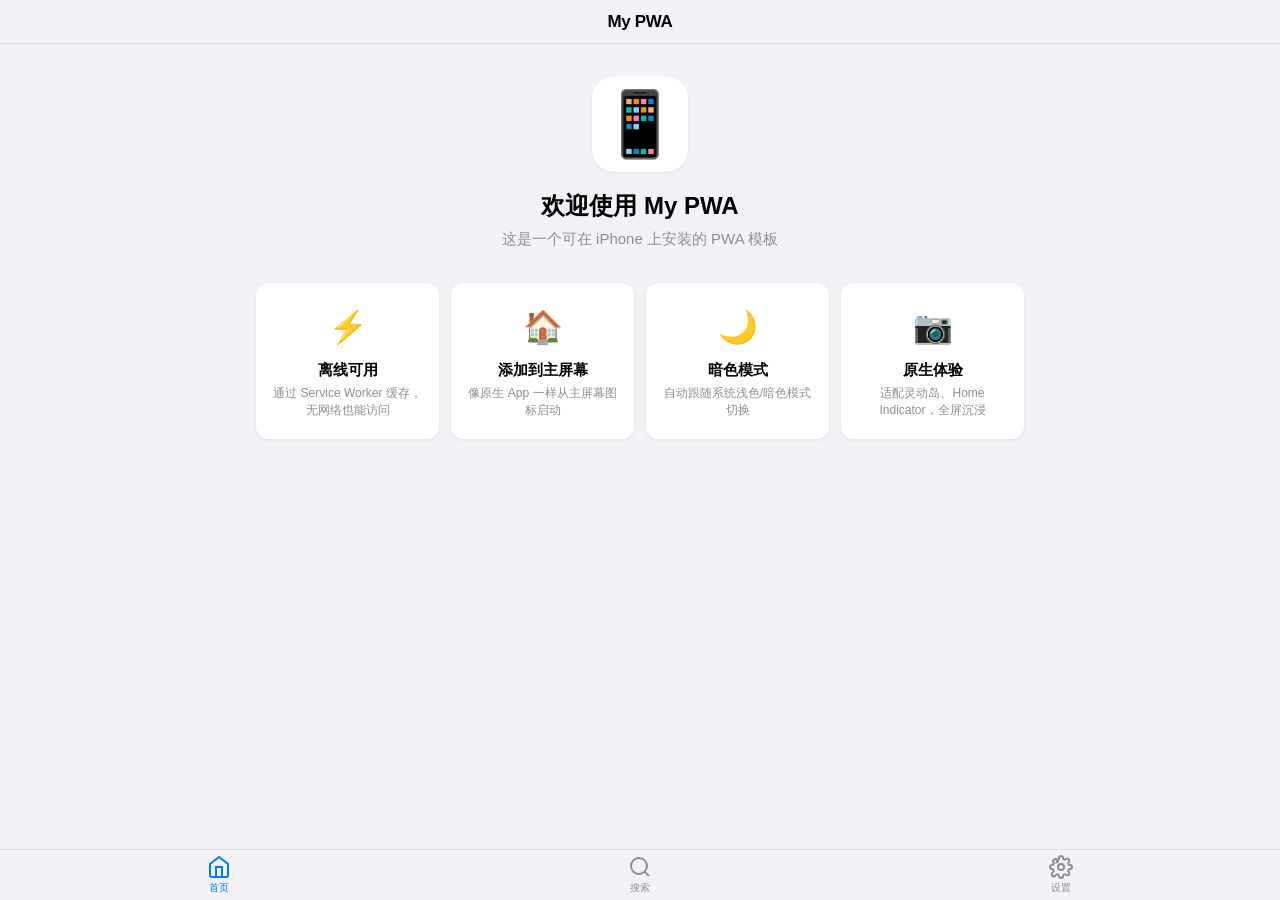
==== index.html @ c252d61a "初始化提交: PWA 应用模板" ====
<!DOCTYPE html>
<html lang="zh-CN">
<head>
  <meta charset="UTF-8">

  <!-- ===== Viewport (viewport-fit=cover 是 iPhone 安全区适配的关键) ===== -->
  <meta name="viewport" content="width=device-width, initial-scale=1.0, viewport-fit=cover">

  <!-- ===== 主题颜色（分别适配浅色/暗色模式） ===== -->
  <meta name="theme-color" media="(prefers-color-scheme: light)" content="#f2f2f7">
  <meta name="theme-color" media="(prefers-color-scheme: dark)" content="#000000">

  <!-- ===== iOS 专用 Meta 标签 ===== -->
  <meta name="apple-mobile-web-app-capable" content="yes">
  <meta name="apple-mobile-web-app-status-bar-style" content="black-translucent">
  <meta name="apple-mobile-web-app-title" content="My PWA">

  <!-- 禁止 iOS 自动识别电话号码 -->
  <meta name="format-detection" content="telephone=no">

  <!-- ===== Apple Touch Icon（iOS 主屏幕图标，iOS 不读 manifest.json） ===== -->
  <link rel="apple-touch-icon" sizes="180x180" href="icons/icon-180x180.png">
  <link rel="apple-touch-icon" sizes="167x167" href="icons/icon-167x167.png">
  <link rel="apple-touch-icon" sizes="152x152" href="icons/icon-152x152.png">
  <link rel="apple-touch-icon" sizes="120x120" href="icons/icon-120x120.png">

  <!-- ===== iOS 启动画面（按设备匹配，必须使用真实 PNG，不能用 data: URL） ===== -->
  <!-- iPhone 15 Pro Max / 14 Pro Max -->
  <link rel="apple-touch-startup-image"
        media="(device-width: 430px) and (device-height: 932px) and (-webkit-device-pixel-ratio: 3) and (orientation: portrait)"
        href="splash/iPhone_14_Pro_Max_portrait.png">
  <link rel="apple-touch-startup-image"
        media="(device-width: 430px) and (device-height: 932px) and (-webkit-device-pixel-ratio: 3) and (orientation: landscape)"
        href="splash/iPhone_14_Pro_Max_landscape.png">

  <!-- iPhone 15 Pro / 14 Pro -->
  <link rel="apple-touch-startup-image"
        media="(device-width: 393px) and (device-height: 852px) and (-webkit-device-pixel-ratio: 3) and (orientation: portrait)"
        href="splash/iPhone_14_Pro_portrait.png">
  <link rel="apple-touch-startup-image"
        media="(device-width: 393px) and (device-height: 852px) and (-webkit-device-pixel-ratio: 3) and (orientation: landscape)"
        href="splash/iPhone_14_Pro_landscape.png">

  <!-- iPhone 15 / 14 -->
  <link rel="apple-touch-startup-image"
        media="(device-width: 390px) and (device-height: 844px) and (-webkit-device-pixel-ratio: 3) and (orientation: portrait)"
        href="splash/iPhone_14_portrait.png">
  <link rel="apple-touch-startup-image"
        media="(device-width: 390px) and (device-height: 844px) and (-webkit-device-pixel-ratio: 3) and (orientation: landscape)"
        href="splash/iPhone_14_landscape.png">

  <!-- iPhone 15 Plus / 14 Plus -->
  <link rel="apple-touch-startup-image"
        media="(device-width: 428px) and (device-height: 926px) and (-webkit-device-pixel-ratio: 3) and (orientation: portrait)"
        href="splash/iPhone_14_Plus_portrait.png">
  <link rel="apple-touch-startup-image"
        media="(device-width: 428px) and (device-height: 926px) and (-webkit-device-pixel-ratio: 3) and (orientation: landscape)"
        href="splash/iPhone_14_Plus_landscape.png">

  <!-- iPhone SE / 8 / 7 / 6 -->
  <link rel="apple-touch-startup-image"
        media="(device-width: 375px) and (device-height: 667px) and (-webkit-device-pixel-ratio: 2) and (orientation: portrait)"
        href="splash/iPhone_SE_portrait.png">
  <link rel="apple-touch-startup-image"
        media="(device-width: 375px) and (device-height: 667px) and (-webkit-device-pixel-ratio: 2) and (orientation: landscape)"
        href="splash/iPhone_SE_landscape.png">

  <!-- iPhone 13 / 12 / 12 Pro -->
  <link rel="apple-touch-startup-image"
        media="(device-width: 390px) and (device-height: 844px) and (-webkit-device-pixel-ratio: 3) and (orientation: portrait)"
        href="splash/iPhone_13_portrait.png">
  <link rel="apple-touch-startup-image"
        media="(device-width: 390px) and (device-height: 844px) and (-webkit-device-pixel-ratio: 3) and (orientation: landscape)"
        href="splash/iPhone_13_landscape.png">

  <!-- iPhone 12 mini / 13 mini -->
  <link rel="apple-touch-startup-image"
        media="(device-width: 375px) and (device-height: 812px) and (-webkit-device-pixel-ratio: 3) and (orientation: portrait)"
        href="splash/iPhone_12_mini_portrait.png">
  <link rel="apple-touch-startup-image"
        media="(device-width: 375px) and (device-height: 812px) and (-webkit-device-pixel-ratio: 3) and (orientation: landscape)"
        href="splash/iPhone_12_mini_landscape.png">

  <!-- iPad 10.9" / iPad Air -->
  <link rel="apple-touch-startup-image"
        media="(device-width: 820px) and (device-height: 1180px) and (-webkit-device-pixel-ratio: 2) and (orientation: portrait)"
        href="splash/iPad_10_9_portrait.png">
  <link rel="apple-touch-startup-image"
        media="(device-width: 820px) and (device-height: 1180px) and (-webkit-device-pixel-ratio: 2) and (orientation: landscape)"
        href="splash/iPad_10_9_landscape.png">

  <!-- iPad Pro 12.9" -->
  <link rel="apple-touch-startup-image"
        media="(device-width: 1024px) and (device-height: 1366px) and (-webkit-device-pixel-ratio: 2) and (orientation: portrait)"
        href="splash/iPad_Pro_12_9_portrait.png">
  <link rel="apple-touch-startup-image"
        media="(device-width: 1024px) and (device-height: 1366px) and (-webkit-device-pixel-ratio: 2) and (orientation: landscape)"
        href="splash/iPad_Pro_12_9_landscape.png">

  <!-- ===== Web App Manifest ===== -->
  <link rel="manifest" href="manifest.json">

  <!-- ===== Favicon 回退 ===== -->
  <link rel="icon" type="image/x-icon" href="favicon.ico">
  <link rel="icon" type="image/png" sizes="192x192" href="icons/icon-192x192.png">
  <link rel="icon" type="image/png" sizes="512x512" href="icons/icon-512x512.png">

  <!-- ===== 样式表 ===== -->
  <link rel="stylesheet" href="css/style.css">

  <title>My PWA</title>
</head>
<body>

  <!-- 安全区顶部占位（iPhone 灵动岛/刘海区域） -->
  <div class="safe-area-top"></div>

  <!-- 应用头部：毛玻璃效果导航栏 -->
  <header class="app-header">
    <h1 class="app-title">My PWA</h1>
  </header>

  <!-- 主内容区 -->
  <main class="app-content">
    <!-- 离线提示横幅 -->
    <div id="offline-banner" class="offline-banner hidden">
      &#9888; 您当前处于离线状态
    </div>

    <!-- 安装提示（iOS 用户引导） -->
    <div id="install-hint" class="install-hint hidden">
      <div class="install-hint-content">
        <p><strong>添加到主屏幕</strong></p>
        <p>点击底部 <svg width="16" height="16" viewBox="0 0 24 24" fill="none" stroke="currentColor" stroke-width="2" style="vertical-align: middle;"><rect x="3" y="3" width="18" height="18" rx="4"/><line x1="9" y1="12" x2="9" y2="20"/><line x1="9" y1="12" x2="20" y2="2"/></svg> 分享按钮，然后选择「添加到主屏幕」</p>
        <button id="dismiss-hint" class="btn btn-primary">知道了</button>
      </div>
    </div>

    <!-- 更新提示横幅 -->
    <div id="update-banner" class="update-banner hidden">
      <span>新版本可用</span>
      <button id="update-now" class="btn btn-small">更新</button>
    </div>

    <!-- 应用主内容 -->
    <div id="app-root">
      <section class="hero">
        <div class="app-icon-large">&#128241;</div>
        <h2>欢迎使用 My PWA</h2>
        <p class="subtitle">这是一个可在 iPhone 上安装的 PWA 模板</p>
      </section>

      <section class="features">
        <div class="card">
          <div class="card-icon">&#9889;</div>
          <h3>离线可用</h3>
          <p>通过 Service Worker 缓存，无网络也能访问</p>
        </div>
        <div class="card">
          <div class="card-icon">&#127968;</div>
          <h3>添加到主屏幕</h3>
          <p>像原生 App 一样从主屏幕图标启动</p>
        </div>
        <div class="card">
          <div class="card-icon">&#127769;</div>
          <h3>暗色模式</h3>
          <p>自动跟随系统浅色/暗色模式切换</p>
        </div>
        <div class="card">
          <div class="card-icon">&#128247;</div>
          <h3>原生体验</h3>
          <p>适配灵动岛、Home Indicator，全屏沉浸</p>
        </div>
      </section>

      <!-- 安装按钮（Chromium 浏览器） -->
      <div class="install-actions">
        <button id="install-button" class="btn btn-primary install-btn hidden">
          安装应用
        </button>
      </div>
    </div>
  </main>

  <!-- 底部导航栏（避开 Home Indicator） -->
  <footer class="app-footer">
    <nav class="tab-bar">
      <button class="tab active" data-tab="home">
        <svg class="tab-icon" width="24" height="24" viewBox="0 0 24 24" fill="none" stroke="currentColor" stroke-width="2"><path d="M3 9l9-7 9 7v11a2 2 0 01-2 2H5a2 2 0 01-2-2z"/><polyline points="9 22 9 12 15 12 15 22"/></svg>
        <span class="tab-label">首页</span>
      </button>
      <button class="tab" data-tab="search">
        <svg class="tab-icon" width="24" height="24" viewBox="0 0 24 24" fill="none" stroke="currentColor" stroke-width="2"><circle cx="11" cy="11" r="8"/><line x1="21" y1="21" x2="16.65" y2="16.65"/></svg>
        <span class="tab-label">搜索</span>
      </button>
      <button class="tab" data-tab="settings">
        <svg class="tab-icon" width="24" height="24" viewBox="0 0 24 24" fill="none" stroke="currentColor" stroke-width="2"><circle cx="12" cy="12" r="3"/><path d="M19.4 15a1.65 1.65 0 00.33 1.82l.06.06a2 2 0 010 2.83 2 2 0 01-2.83 0l-.06-.06a1.65 1.65 0 00-1.82-.33 1.65 1.65 0 00-1 1.51V21a2 2 0 01-4 0v-.09A1.65 1.65 0 009 19.4a1.65 1.65 0 00-1.82.33l-.06.06a2 2 0 01-4.24-1.41 2 2 0 011.41-1.41l.06-.06A1.65 1.65 0 004.68 15a1.65 1.65 0 00-1.51-1H3a2 2 0 010-4h.09A1.65 1.65 0 004.6 9a1.65 1.65 0 00-.33-1.82l-.06-.06a2 2 0 014.24-1.41 2 2 0 01-.65 1.41l-.06.06A1.65 1.65 0 009 4.68a1.65 1.65 0 001-1.51V3a2 2 0 014 0v.09a1.65 1.65 0 001 1.51 1.65 1.65 0 001.82-.33l.06-.06a2 2 0 012.83 0 2 2 0 010 2.83l-.06.06A1.65 1.65 0 0019.4 9a1.65 1.65 0 001.51 1H21a2 2 0 010 4h-.09a1.65 1.65 0 00-1.51 1z"/></svg>
        <span class="tab-label">设置</span>
      </button>
    </nav>
  </footer>

  <!-- ===== JavaScript ===== -->
  <script src="js/app.js"></script>
</body>
</html>
---- css/style.css ----
/* ===================================================================
 * CSS 自定义属性 — 设计令牌
 * =================================================================== */
:root {
  /* Safe Area（仅 iOS 独立模式下有值，浏览器中为 0px） */
  --safe-area-top: env(safe-area-inset-top, 0px);
  --safe-area-bottom: env(safe-area-inset-bottom, 0px);
  --safe-area-left: env(safe-area-inset-left, 0px);
  --safe-area-right: env(safe-area-inset-right, 0px);

  /* 布局尺寸 */
  --navbar-height: 44px;
  --tabbar-height: 50px;
  --header-total: calc(var(--safe-area-top) + var(--navbar-height));
  --footer-total: calc(var(--safe-area-bottom) + var(--tabbar-height));

  /* 浅色模式颜色 */
  --bg-primary: #f2f2f7;
  --bg-secondary: #ffffff;
  --bg-tertiary: #e5e5ea;
  --text-primary: #000000;
  --text-secondary: #8e8e93;
  --text-tertiary: #c7c7cc;
  --separator-color: rgba(60, 60, 67, 0.12);
  --header-bg: rgba(242, 242, 247, 0.85);
  --footer-bg: rgba(242, 242, 247, 0.85);
  --tint-color: #007aff;
  --tab-inactive: #8e8e93;
  --tab-active: #007aff;
  --card-bg: #ffffff;
  --card-shadow: 0 1px 3px rgba(0, 0, 0, 0.08);
  --danger-color: #ff3b30;
  --radius-sm: 8px;
  --radius-md: 12px;
  --radius-lg: 16px;
}

/* ===================================================================
 * 暗色模式
 * =================================================================== */
@media (prefers-color-scheme: dark) {
  :root {
    --bg-primary: #000000;
    --bg-secondary: #1c1c1e;
    --bg-tertiary: #2c2c2e;
    --text-primary: #ffffff;
    --text-secondary: #8e8e93;
    --text-tertiary: #48484a;
    --separator-color: rgba(84, 84, 88, 0.65);
    --header-bg: rgba(0, 0, 0, 0.85);
    --footer-bg: rgba(0, 0, 0, 0.85);
    --tint-color: #0a84ff;
    --tab-inactive: #8e8e93;
    --tab-active: #0a84ff;
    --card-bg: #1c1c1e;
    --card-shadow: 0 1px 3px rgba(0, 0, 0, 0.4);
    --danger-color: #ff453a;
  }
}

/* ===================================================================
 * 全局重置
 * =================================================================== */
*, *::before, *::after {
  box-sizing: border-box;
  margin: 0;
  padding: 0;
}

html {
  font-size: 16px;
  -webkit-text-size-adjust: 100%;
}

body {
  font-family: -apple-system, BlinkMacSystemFont, 'Segoe UI', Roboto,
               'Helvetica Neue', Arial, sans-serif;
  font-size: 16px;
  line-height: 1.5;
  color: var(--text-primary);
  background-color: var(--bg-primary);
  min-height: 100vh;
  min-height: 100dvh;  /* 动态视口高度，解决 iOS 独立模式 100vh 滚动 bug */
  display: flex;
  flex-direction: column;
  -webkit-font-smoothing: antialiased;
  -moz-osx-font-smoothing: grayscale;
  overscroll-behavior: none;       /* 阻止橡皮筋回弹干扰 */
  -webkit-tap-highlight-color: transparent;  /* 去除 iOS 点击高亮 */
  -webkit-touch-callout: none;     /* 禁止 iOS 长按弹出菜单 */
  user-select: none;               /* 模拟原生 App 不可选择文本 */
}

/* 允许输入框等内容正常选择文本 */
input, textarea, [contenteditable] {
  user-select: text;
  -webkit-user-select: text;
}

/* ===================================================================
 * 安全区顶部占位
 * =================================================================== */
.safe-area-top {
  height: var(--safe-area-top);
  background-color: var(--header-bg);
}

/* ===================================================================
 * 应用头部 — 毛玻璃导航栏
 * =================================================================== */
.app-header {
  height: var(--navbar-height);
  display: flex;
  align-items: center;
  justify-content: center;
  padding: 0 16px;
  padding-left: calc(16px + var(--safe-area-left));
  padding-right: calc(16px + var(--safe-area-right));
  background: var(--header-bg);
  backdrop-filter: blur(20px);
  -webkit-backdrop-filter: blur(20px);  /* iOS Safari 必需前缀 */
  border-bottom: 0.5px solid var(--separator-color);
}

.app-title {
  font-size: 17px;
  font-weight: 600;
  letter-spacing: -0.02em;
}

/* ===================================================================
 * 主内容区
 * =================================================================== */
.app-content {
  flex: 1;
  overflow-y: auto;
  -webkit-overflow-scrolling: touch;  /* iOS 动量滚动 */
  padding: 0 16px;
  padding-bottom: var(--footer-total);
  scroll-behavior: smooth;
}

/* ===================================================================
 * 离线横幅
 * =================================================================== */
.offline-banner {
  background: var(--danger-color);
  color: #ffffff;
  text-align: center;
  padding: 8px 16px;
  font-size: 13px;
  font-weight: 500;
  border-radius: var(--radius-sm);
  margin-bottom: 12px;
  animation: slideDown 0.3s ease-out;
}

.offline-banner.hidden {
  display: none;
}

/* ===================================================================
 * 安装提示（iOS 用户引导）
 * =================================================================== */
.install-hint {
  position: fixed;
  bottom: 100px;
  left: 16px;
  right: 16px;
  z-index: 100;
  animation: slideUp 0.4s ease-out;
}

.install-hint.hidden {
  display: none;
}

.install-hint-content {
  background: var(--card-bg);
  border-radius: var(--radius-lg);
  padding: 20px;
  box-shadow: 0 4px 24px rgba(0, 0, 0, 0.15);
  text-align: center;
}

.install-hint-content p {
  margin-bottom: 8px;
  font-size: 14px;
  color: var(--text-secondary);
}

.install-hint-content p:first-child {
  font-size: 17px;
  color: var(--text-primary);
  margin-bottom: 8px;
}

/* ===================================================================
 * 更新横幅
 * =================================================================== */
.update-banner {
  display: flex;
  align-items: center;
  justify-content: space-between;
  background: var(--tint-color);
  color: #ffffff;
  padding: 8px 16px;
  font-size: 14px;
  border-radius: var(--radius-sm);
  margin-bottom: 12px;
  animation: slideDown 0.3s ease-out;
}

.update-banner.hidden {
  display: none;
}

/* ===================================================================
 * Hero 区域
 * =================================================================== */
.hero {
  text-align: center;
  padding: 32px 0 24px;
}

.app-icon-large {
  font-size: 64px;
  width: 96px;
  height: 96px;
  display: flex;
  align-items: center;
  justify-content: center;
  margin: 0 auto 16px;
  background: var(--card-bg);
  border-radius: 22px;
  box-shadow: var(--card-shadow);
}

.hero h2 {
  font-size: 24px;
  font-weight: 700;
  margin-bottom: 4px;
}

.subtitle {
  font-size: 15px;
  color: var(--text-secondary);
}

/* ===================================================================
 * 功能卡片
 * =================================================================== */
.features {
  display: grid;
  grid-template-columns: 1fr 1fr;
  gap: 12px;
  margin-top: 8px;
}

.card {
  background: var(--card-bg);
  border-radius: var(--radius-md);
  padding: 20px 16px;
  box-shadow: var(--card-shadow);
  text-align: center;
}

.card-icon {
  font-size: 32px;
  margin-bottom: 8px;
}

.card h3 {
  font-size: 15px;
  font-weight: 600;
  margin-bottom: 4px;
}

.card p {
  font-size: 12px;
  color: var(--text-secondary);
  line-height: 1.4;
}

/* ===================================================================
 * 安装按钮区域
 * =================================================================== */
.install-actions {
  text-align: center;
  margin-top: 24px;
}

/* ===================================================================
 * 按钮
 * =================================================================== */
.btn {
  display: inline-flex;
  align-items: center;
  justify-content: center;
  min-height: 44px;  /* Apple HIG 最小触摸目标 */
  min-width: 44px;
  padding: 10px 24px;
  font-size: 17px;
  font-weight: 500;
  border: none;
  border-radius: var(--radius-md);
  cursor: pointer;
  -webkit-appearance: none;
  transition: opacity 0.15s, transform 0.15s;
}

.btn:active {
  opacity: 0.6;
  transform: scale(0.97);
}

.btn-primary {
  background: var(--tint-color);
  color: #ffffff;
}

.btn-small {
  min-height: 32px;
  padding: 4px 12px;
  font-size: 13px;
  background: rgba(255, 255, 255, 0.2);
  color: #ffffff;
  border-radius: var(--radius-sm);
}

.install-btn.hidden {
  display: none;
}

/* ===================================================================
 * 底部导航栏
 * =================================================================== */
.app-footer {
  padding-bottom: var(--safe-area-bottom);  /* 避开 Home Indicator */
  background: var(--footer-bg);
  backdrop-filter: blur(20px);
  -webkit-backdrop-filter: blur(20px);
  border-top: 0.5px solid var(--separator-color);
}

.tab-bar {
  height: var(--tabbar-height);
  display: flex;
  justify-content: space-around;
  align-items: center;
  padding: 0 8px;
}

.tab {
  flex: 1;
  display: flex;
  flex-direction: column;
  align-items: center;
  justify-content: center;
  gap: 2px;
  min-height: 44px;
  color: var(--tab-inactive);
  font-size: 10px;
  background: none;
  border: none;
  cursor: pointer;
  -webkit-appearance: none;
  transition: color 0.2s;
}

.tab.active {
  color: var(--tab-active);
}

.tab:active {
  opacity: 0.6;
}

.tab-icon {
  width: 24px;
  height: 24px;
}

.tab-label {
  font-size: 10px;
  font-weight: 500;
  letter-spacing: 0.01em;
}

/* ===================================================================
 * PWA 独立模式适配
 * =================================================================== */
@media (display-mode: standalone) {
  .install-hint {
    display: none;  /* 已安装则不显示安装引导 */
  }
}

/* 通过 JS 添加的 class，兼容 iOS（iOS 不支持 display-mode media query） */
html.is-standalone .install-hint {
  display: none;
}

/* ===================================================================
 * 动画
 * =================================================================== */
@keyframes slideDown {
  from {
    opacity: 0;
    transform: translateY(-10px);
  }
  to {
    opacity: 1;
    transform: translateY(0);
  }
}

@keyframes slideUp {
  from {
    opacity: 0;
    transform: translateY(20px);
  }
  to {
    opacity: 1;
    transform: translateY(0);
  }
}

/* ===================================================================
 * 响应式调整
 * =================================================================== */
@media (min-width: 768px) {
  .features {
    grid-template-columns: repeat(4, 1fr);
  }

  .app-content {
    max-width: 600px;
    margin: 0 auto;
  }
}

@media (min-width: 1024px) {
  .app-content {
    max-width: 800px;
  }
}
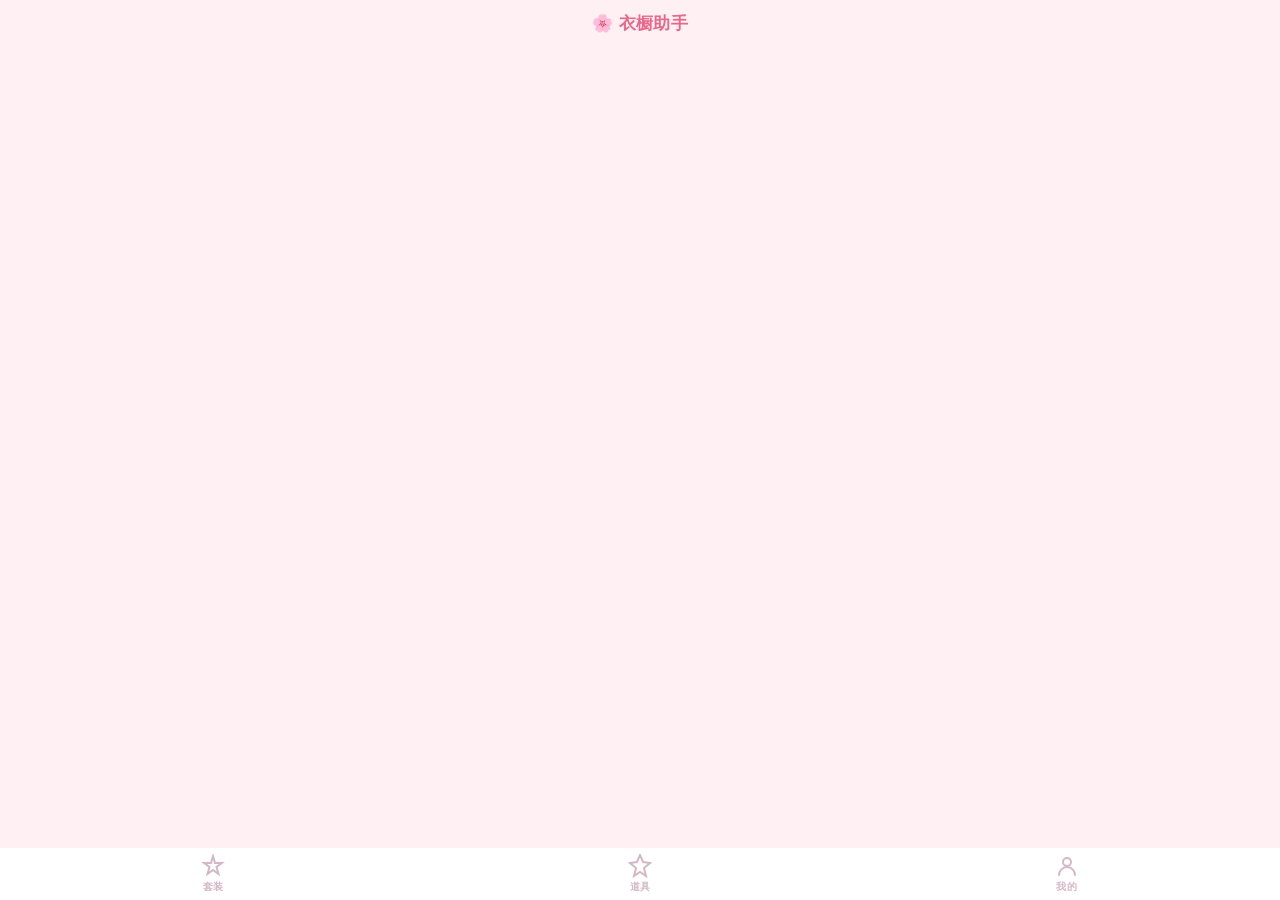
==== commit ce5877d4: "v2: 以闪亮之名衣橱助手 — 粉色主题UI重构 - 28套限时六星套装数据内置，按类型/状态双筛选 - 套装卡片：昵称+官方名称+上线时间，详情页复刻时间线 - 紫钻折线图追踪数量变化，氪背自定义列" ====
--- a/index.html
+++ b/index.html
@@ -2,205 +2,59 @@
 <html lang="zh-CN">
 <head>
   <meta charset="UTF-8">
-
-  <!-- ===== Viewport (viewport-fit=cover 是 iPhone 安全区适配的关键) ===== -->
   <meta name="viewport" content="width=device-width, initial-scale=1.0, viewport-fit=cover">
-
-  <!-- ===== 主题颜色（分别适配浅色/暗色模式） ===== -->
-  <meta name="theme-color" media="(prefers-color-scheme: light)" content="#f2f2f7">
-  <meta name="theme-color" media="(prefers-color-scheme: dark)" content="#000000">
-
-  <!-- ===== iOS 专用 Meta 标签 ===== -->
+  <meta name="theme-color" media="(prefers-color-scheme: light)" content="#FFF0F3">
+  <meta name="theme-color" media="(prefers-color-scheme: dark)" content="#1A1218">
   <meta name="apple-mobile-web-app-capable" content="yes">
   <meta name="apple-mobile-web-app-status-bar-style" content="black-translucent">
-  <meta name="apple-mobile-web-app-title" content="My PWA">
-
-  <!-- 禁止 iOS 自动识别电话号码 -->
+  <meta name="apple-mobile-web-app-title" content="衣橱助手">
   <meta name="format-detection" content="telephone=no">
 
-  <!-- ===== Apple Touch Icon（iOS 主屏幕图标，iOS 不读 manifest.json） ===== -->
   <link rel="apple-touch-icon" sizes="180x180" href="icons/icon-180x180.png">
   <link rel="apple-touch-icon" sizes="167x167" href="icons/icon-167x167.png">
   <link rel="apple-touch-icon" sizes="152x152" href="icons/icon-152x152.png">
   <link rel="apple-touch-icon" sizes="120x120" href="icons/icon-120x120.png">
 
-  <!-- ===== iOS 启动画面（按设备匹配，必须使用真实 PNG，不能用 data: URL） ===== -->
-  <!-- iPhone 15 Pro Max / 14 Pro Max -->
-  <link rel="apple-touch-startup-image"
-        media="(device-width: 430px) and (device-height: 932px) and (-webkit-device-pixel-ratio: 3) and (orientation: portrait)"
-        href="splash/iPhone_14_Pro_Max_portrait.png">
-  <link rel="apple-touch-startup-image"
-        media="(device-width: 430px) and (device-height: 932px) and (-webkit-device-pixel-ratio: 3) and (orientation: landscape)"
-        href="splash/iPhone_14_Pro_Max_landscape.png">
+  <link rel="apple-touch-startup-image" media="(device-width: 430px) and (device-height: 932px) and (-webkit-device-pixel-ratio: 3) and (orientation: portrait)" href="splash/iPhone_14_Pro_Max_portrait.png">
+  <link rel="apple-touch-startup-image" media="(device-width: 393px) and (device-height: 852px) and (-webkit-device-pixel-ratio: 3) and (orientation: portrait)" href="splash/iPhone_14_Pro_portrait.png">
+  <link rel="apple-touch-startup-image" media="(device-width: 390px) and (device-height: 844px) and (-webkit-device-pixel-ratio: 3) and (orientation: portrait)" href="splash/iPhone_14_portrait.png">
+  <link rel="apple-touch-startup-image" media="(device-width: 428px) and (device-height: 926px) and (-webkit-device-pixel-ratio: 3) and (orientation: portrait)" href="splash/iPhone_14_Plus_portrait.png">
+  <link rel="apple-touch-startup-image" media="(device-width: 375px) and (device-height: 667px) and (-webkit-device-pixel-ratio: 2) and (orientation: portrait)" href="splash/iPhone_SE_portrait.png">
+  <link rel="apple-touch-startup-image" media="(device-width: 390px) and (device-height: 844px) and (-webkit-device-pixel-ratio: 3) and (orientation: portrait)" href="splash/iPhone_13_portrait.png">
 
-  <!-- iPhone 15 Pro / 14 Pro -->
-  <link rel="apple-touch-startup-image"
-        media="(device-width: 393px) and (device-height: 852px) and (-webkit-device-pixel-ratio: 3) and (orientation: portrait)"
-        href="splash/iPhone_14_Pro_portrait.png">
-  <link rel="apple-touch-startup-image"
-        media="(device-width: 393px) and (device-height: 852px) and (-webkit-device-pixel-ratio: 3) and (orientation: landscape)"
-        href="splash/iPhone_14_Pro_landscape.png">
-
-  <!-- iPhone 15 / 14 -->
-  <link rel="apple-touch-startup-image"
-        media="(device-width: 390px) and (device-height: 844px) and (-webkit-device-pixel-ratio: 3) and (orientation: portrait)"
-        href="splash/iPhone_14_portrait.png">
-  <link rel="apple-touch-startup-image"
-        media="(device-width: 390px) and (device-height: 844px) and (-webkit-device-pixel-ratio: 3) and (orientation: landscape)"
-        href="splash/iPhone_14_landscape.png">
-
-  <!-- iPhone 15 Plus / 14 Plus -->
-  <link rel="apple-touch-startup-image"
-        media="(device-width: 428px) and (device-height: 926px) and (-webkit-device-pixel-ratio: 3) and (orientation: portrait)"
-        href="splash/iPhone_14_Plus_portrait.png">
-  <link rel="apple-touch-startup-image"
-        media="(device-width: 428px) and (device-height: 926px) and (-webkit-device-pixel-ratio: 3) and (orientation: landscape)"
-        href="splash/iPhone_14_Plus_landscape.png">
-
-  <!-- iPhone SE / 8 / 7 / 6 -->
-  <link rel="apple-touch-startup-image"
-        media="(device-width: 375px) and (device-height: 667px) and (-webkit-device-pixel-ratio: 2) and (orientation: portrait)"
-        href="splash/iPhone_SE_portrait.png">
-  <link rel="apple-touch-startup-image"
-        media="(device-width: 375px) and (device-height: 667px) and (-webkit-device-pixel-ratio: 2) and (orientation: landscape)"
-        href="splash/iPhone_SE_landscape.png">
-
-  <!-- iPhone 13 / 12 / 12 Pro -->
-  <link rel="apple-touch-startup-image"
-        media="(device-width: 390px) and (device-height: 844px) and (-webkit-device-pixel-ratio: 3) and (orientation: portrait)"
-        href="splash/iPhone_13_portrait.png">
-  <link rel="apple-touch-startup-image"
-        media="(device-width: 390px) and (device-height: 844px) and (-webkit-device-pixel-ratio: 3) and (orientation: landscape)"
-        href="splash/iPhone_13_landscape.png">
-
-  <!-- iPhone 12 mini / 13 mini -->
-  <link rel="apple-touch-startup-image"
-        media="(device-width: 375px) and (device-height: 812px) and (-webkit-device-pixel-ratio: 3) and (orientation: portrait)"
-        href="splash/iPhone_12_mini_portrait.png">
-  <link rel="apple-touch-startup-image"
-        media="(device-width: 375px) and (device-height: 812px) and (-webkit-device-pixel-ratio: 3) and (orientation: landscape)"
-        href="splash/iPhone_12_mini_landscape.png">
-
-  <!-- iPad 10.9" / iPad Air -->
-  <link rel="apple-touch-startup-image"
-        media="(device-width: 820px) and (device-height: 1180px) and (-webkit-device-pixel-ratio: 2) and (orientation: portrait)"
-        href="splash/iPad_10_9_portrait.png">
-  <link rel="apple-touch-startup-image"
-        media="(device-width: 820px) and (device-height: 1180px) and (-webkit-device-pixel-ratio: 2) and (orientation: landscape)"
-        href="splash/iPad_10_9_landscape.png">
-
-  <!-- iPad Pro 12.9" -->
-  <link rel="apple-touch-startup-image"
-        media="(device-width: 1024px) and (device-height: 1366px) and (-webkit-device-pixel-ratio: 2) and (orientation: portrait)"
-        href="splash/iPad_Pro_12_9_portrait.png">
-  <link rel="apple-touch-startup-image"
-        media="(device-width: 1024px) and (device-height: 1366px) and (-webkit-device-pixel-ratio: 2) and (orientation: landscape)"
-        href="splash/iPad_Pro_12_9_landscape.png">
-
-  <!-- ===== Web App Manifest ===== -->
   <link rel="manifest" href="manifest.json">
-
-  <!-- ===== Favicon 回退 ===== -->
   <link rel="icon" type="image/x-icon" href="favicon.ico">
   <link rel="icon" type="image/png" sizes="192x192" href="icons/icon-192x192.png">
   <link rel="icon" type="image/png" sizes="512x512" href="icons/icon-512x512.png">
 
-  <!-- ===== 样式表 ===== -->
   <link rel="stylesheet" href="css/style.css">
-
-  <title>My PWA</title>
+  <title>衣橱助手 · 以闪亮之名</title>
 </head>
 <body>
+  <div class="safe-area-top"></div>
+  <header class="app-header"><h1 class="app-title" id="nav-title">🌸 衣橱助手</h1></header>
+  <main class="app-content" id="view-container"></main>
+  <footer class="app-footer"><nav class="tab-bar" id="tab-bar"></nav></footer>
 
-  <!-- 安全区顶部占位（iPhone 灵动岛/刘海区域） -->
-  <div class="safe-area-top"></div>
+  <div id="offline-banner" class="offline-banner hidden">⚠ 离线中</div>
+  <div id="install-hint" class="install-hint hidden">
+    <div class="install-hint-content">
+      <p><strong>添加到主屏幕</strong></p>
+      <p>点击分享按钮，选择「添加到主屏幕」</p>
+      <button id="dismiss-hint" class="btn btn-primary">知道了</button>
+    </div>
+  </div>
+  <div id="update-banner" class="update-banner hidden">
+    <span>新版本可用</span>
+    <button id="update-now" class="btn btn-small">更新</button>
+  </div>
 
-  <!-- 应用头部：毛玻璃效果导航栏 -->
-  <header class="app-header">
-    <h1 class="app-title">My PWA</h1>
-  </header>
-
-  <!-- 主内容区 -->
-  <main class="app-content">
-    <!-- 离线提示横幅 -->
-    <div id="offline-banner" class="offline-banner hidden">
-      &#9888; 您当前处于离线状态
-    </div>
-
-    <!-- 安装提示（iOS 用户引导） -->
-    <div id="install-hint" class="install-hint hidden">
-      <div class="install-hint-content">
-        <p><strong>添加到主屏幕</strong></p>
-        <p>点击底部 <svg width="16" height="16" viewBox="0 0 24 24" fill="none" stroke="currentColor" stroke-width="2" style="vertical-align: middle;"><rect x="3" y="3" width="18" height="18" rx="4"/><line x1="9" y1="12" x2="9" y2="20"/><line x1="9" y1="12" x2="20" y2="2"/></svg> 分享按钮，然后选择「添加到主屏幕」</p>
-        <button id="dismiss-hint" class="btn btn-primary">知道了</button>
-      </div>
-    </div>
-
-    <!-- 更新提示横幅 -->
-    <div id="update-banner" class="update-banner hidden">
-      <span>新版本可用</span>
-      <button id="update-now" class="btn btn-small">更新</button>
-    </div>
-
-    <!-- 应用主内容 -->
-    <div id="app-root">
-      <section class="hero">
-        <div class="app-icon-large">&#128241;</div>
-        <h2>欢迎使用 My PWA</h2>
-        <p class="subtitle">这是一个可在 iPhone 上安装的 PWA 模板</p>
-      </section>
-
-      <section class="features">
-        <div class="card">
-          <div class="card-icon">&#9889;</div>
-          <h3>离线可用</h3>
-          <p>通过 Service Worker 缓存，无网络也能访问</p>
-        </div>
-        <div class="card">
-          <div class="card-icon">&#127968;</div>
-          <h3>添加到主屏幕</h3>
-          <p>像原生 App 一样从主屏幕图标启动</p>
-        </div>
-        <div class="card">
-          <div class="card-icon">&#127769;</div>
-          <h3>暗色模式</h3>
-          <p>自动跟随系统浅色/暗色模式切换</p>
-        </div>
-        <div class="card">
-          <div class="card-icon">&#128247;</div>
-          <h3>原生体验</h3>
-          <p>适配灵动岛、Home Indicator，全屏沉浸</p>
-        </div>
-      </section>
-
-      <!-- 安装按钮（Chromium 浏览器） -->
-      <div class="install-actions">
-        <button id="install-button" class="btn btn-primary install-btn hidden">
-          安装应用
-        </button>
-      </div>
-    </div>
-  </main>
-
-  <!-- 底部导航栏（避开 Home Indicator） -->
-  <footer class="app-footer">
-    <nav class="tab-bar">
-      <button class="tab active" data-tab="home">
-        <svg class="tab-icon" width="24" height="24" viewBox="0 0 24 24" fill="none" stroke="currentColor" stroke-width="2"><path d="M3 9l9-7 9 7v11a2 2 0 01-2 2H5a2 2 0 01-2-2z"/><polyline points="9 22 9 12 15 12 15 22"/></svg>
-        <span class="tab-label">首页</span>
-      </button>
-      <button class="tab" data-tab="search">
-        <svg class="tab-icon" width="24" height="24" viewBox="0 0 24 24" fill="none" stroke="currentColor" stroke-width="2"><circle cx="11" cy="11" r="8"/><line x1="21" y1="21" x2="16.65" y2="16.65"/></svg>
-        <span class="tab-label">搜索</span>
-      </button>
-      <button class="tab" data-tab="settings">
-        <svg class="tab-icon" width="24" height="24" viewBox="0 0 24 24" fill="none" stroke="currentColor" stroke-width="2"><circle cx="12" cy="12" r="3"/><path d="M19.4 15a1.65 1.65 0 00.33 1.82l.06.06a2 2 0 010 2.83 2 2 0 01-2.83 0l-.06-.06a1.65 1.65 0 00-1.82-.33 1.65 1.65 0 00-1 1.51V21a2 2 0 01-4 0v-.09A1.65 1.65 0 009 19.4a1.65 1.65 0 00-1.82.33l-.06.06a2 2 0 01-4.24-1.41 2 2 0 011.41-1.41l.06-.06A1.65 1.65 0 004.68 15a1.65 1.65 0 00-1.51-1H3a2 2 0 010-4h.09A1.65 1.65 0 004.6 9a1.65 1.65 0 00-.33-1.82l-.06-.06a2 2 0 014.24-1.41 2 2 0 01-.65 1.41l-.06.06A1.65 1.65 0 009 4.68a1.65 1.65 0 001-1.51V3a2 2 0 014 0v.09a1.65 1.65 0 001 1.51 1.65 1.65 0 001.82-.33l.06-.06a2 2 0 012.83 0 2 2 0 010 2.83l-.06.06A1.65 1.65 0 0019.4 9a1.65 1.65 0 001.51 1H21a2 2 0 010 4h-.09a1.65 1.65 0 00-1.51 1z"/></svg>
-        <span class="tab-label">设置</span>
-      </button>
-    </nav>
-  </footer>
-
-  <!-- ===== JavaScript ===== -->
+  <script src="js/storage.js"></script>
+  <script src="js/router.js"></script>
+  <script src="js/tools/registry.js"></script>
+  <script src="js/tools/outfits.js"></script>
+  <script src="js/tools/items.js"></script>
+  <script src="js/tools/profile.js"></script>
   <script src="js/app.js"></script>
 </body>
 </html>
--- a/css/style.css
+++ b/css/style.css
@@ -1,447 +1,521 @@
 /* ===================================================================
- * CSS 自定义属性 — 设计令牌
+ * 以闪亮之名 · 衣橱助手 — 粉色可爱风格
  * =================================================================== */
 :root {
-  /* Safe Area（仅 iOS 独立模式下有值，浏览器中为 0px） */
-  --safe-area-top: env(safe-area-inset-top, 0px);
-  --safe-area-bottom: env(safe-area-inset-bottom, 0px);
-  --safe-area-left: env(safe-area-inset-left, 0px);
-  --safe-area-right: env(safe-area-inset-right, 0px);
-
-  /* 布局尺寸 */
-  --navbar-height: 44px;
-  --tabbar-height: 50px;
-  --header-total: calc(var(--safe-area-top) + var(--navbar-height));
-  --footer-total: calc(var(--safe-area-bottom) + var(--tabbar-height));
-
-  /* 浅色模式颜色 */
-  --bg-primary: #f2f2f7;
-  --bg-secondary: #ffffff;
-  --bg-tertiary: #e5e5ea;
-  --text-primary: #000000;
-  --text-secondary: #8e8e93;
-  --text-tertiary: #c7c7cc;
-  --separator-color: rgba(60, 60, 67, 0.12);
-  --header-bg: rgba(242, 242, 247, 0.85);
-  --footer-bg: rgba(242, 242, 247, 0.85);
-  --tint-color: #007aff;
-  --tab-inactive: #8e8e93;
-  --tab-active: #007aff;
-  --card-bg: #ffffff;
-  --card-shadow: 0 1px 3px rgba(0, 0, 0, 0.08);
-  --danger-color: #ff3b30;
-  --radius-sm: 8px;
-  --radius-md: 12px;
-  --radius-lg: 16px;
-}
-
-/* ===================================================================
- * 暗色模式
- * =================================================================== */
-@media (prefers-color-scheme: dark) {
-  :root {
-    --bg-primary: #000000;
-    --bg-secondary: #1c1c1e;
-    --bg-tertiary: #2c2c2e;
-    --text-primary: #ffffff;
-    --text-secondary: #8e8e93;
-    --text-tertiary: #48484a;
-    --separator-color: rgba(84, 84, 88, 0.65);
-    --header-bg: rgba(0, 0, 0, 0.85);
-    --footer-bg: rgba(0, 0, 0, 0.85);
-    --tint-color: #0a84ff;
-    --tab-inactive: #8e8e93;
-    --tab-active: #0a84ff;
-    --card-bg: #1c1c1e;
-    --card-shadow: 0 1px 3px rgba(0, 0, 0, 0.4);
-    --danger-color: #ff453a;
-  }
-}
-
-/* ===================================================================
- * 全局重置
- * =================================================================== */
-*, *::before, *::after {
-  box-sizing: border-box;
-  margin: 0;
-  padding: 0;
-}
-
-html {
-  font-size: 16px;
-  -webkit-text-size-adjust: 100%;
-}
-
-body {
-  font-family: -apple-system, BlinkMacSystemFont, 'Segoe UI', Roboto,
-               'Helvetica Neue', Arial, sans-serif;
-  font-size: 16px;
-  line-height: 1.5;
-  color: var(--text-primary);
-  background-color: var(--bg-primary);
-  min-height: 100vh;
-  min-height: 100dvh;  /* 动态视口高度，解决 iOS 独立模式 100vh 滚动 bug */
-  display: flex;
-  flex-direction: column;
-  -webkit-font-smoothing: antialiased;
-  -moz-osx-font-smoothing: grayscale;
-  overscroll-behavior: none;       /* 阻止橡皮筋回弹干扰 */
-  -webkit-tap-highlight-color: transparent;  /* 去除 iOS 点击高亮 */
-  -webkit-touch-callout: none;     /* 禁止 iOS 长按弹出菜单 */
-  user-select: none;               /* 模拟原生 App 不可选择文本 */
-}
-
-/* 允许输入框等内容正常选择文本 */
-input, textarea, [contenteditable] {
-  user-select: text;
-  -webkit-user-select: text;
-}
-
-/* ===================================================================
- * 安全区顶部占位
- * =================================================================== */
-.safe-area-top {
-  height: var(--safe-area-top);
-  background-color: var(--header-bg);
-}
-
-/* ===================================================================
- * 应用头部 — 毛玻璃导航栏
- * =================================================================== */
-.app-header {
-  height: var(--navbar-height);
-  display: flex;
-  align-items: center;
-  justify-content: center;
-  padding: 0 16px;
-  padding-left: calc(16px + var(--safe-area-left));
-  padding-right: calc(16px + var(--safe-area-right));
-  background: var(--header-bg);
-  backdrop-filter: blur(20px);
-  -webkit-backdrop-filter: blur(20px);  /* iOS Safari 必需前缀 */
-  border-bottom: 0.5px solid var(--separator-color);
-}
-
-.app-title {
-  font-size: 17px;
-  font-weight: 600;
-  letter-spacing: -0.02em;
-}
-
-/* ===================================================================
- * 主内容区
- * =================================================================== */
-.app-content {
-  flex: 1;
-  overflow-y: auto;
-  -webkit-overflow-scrolling: touch;  /* iOS 动量滚动 */
-  padding: 0 16px;
-  padding-bottom: var(--footer-total);
-  scroll-behavior: smooth;
-}
-
-/* ===================================================================
- * 离线横幅
- * =================================================================== */
-.offline-banner {
-  background: var(--danger-color);
-  color: #ffffff;
-  text-align: center;
-  padding: 8px 16px;
-  font-size: 13px;
-  font-weight: 500;
-  border-radius: var(--radius-sm);
-  margin-bottom: 12px;
-  animation: slideDown 0.3s ease-out;
-}
-
-.offline-banner.hidden {
-  display: none;
-}
-
-/* ===================================================================
- * 安装提示（iOS 用户引导）
- * =================================================================== */
-.install-hint {
-  position: fixed;
-  bottom: 100px;
-  left: 16px;
-  right: 16px;
-  z-index: 100;
-  animation: slideUp 0.4s ease-out;
-}
-
-.install-hint.hidden {
-  display: none;
-}
-
-.install-hint-content {
-  background: var(--card-bg);
-  border-radius: var(--radius-lg);
-  padding: 20px;
-  box-shadow: 0 4px 24px rgba(0, 0, 0, 0.15);
-  text-align: center;
-}
-
-.install-hint-content p {
-  margin-bottom: 8px;
-  font-size: 14px;
-  color: var(--text-secondary);
-}
-
-.install-hint-content p:first-child {
-  font-size: 17px;
-  color: var(--text-primary);
-  margin-bottom: 8px;
-}
-
-/* ===================================================================
- * 更新横幅
- * =================================================================== */
-.update-banner {
-  display: flex;
-  align-items: center;
-  justify-content: space-between;
-  background: var(--tint-color);
-  color: #ffffff;
-  padding: 8px 16px;
-  font-size: 14px;
-  border-radius: var(--radius-sm);
-  margin-bottom: 12px;
-  animation: slideDown 0.3s ease-out;
-}
-
-.update-banner.hidden {
-  display: none;
-}
-
-/* ===================================================================
- * Hero 区域
- * =================================================================== */
-.hero {
-  text-align: center;
-  padding: 32px 0 24px;
-}
-
-.app-icon-large {
-  font-size: 64px;
-  width: 96px;
-  height: 96px;
-  display: flex;
-  align-items: center;
-  justify-content: center;
-  margin: 0 auto 16px;
-  background: var(--card-bg);
-  border-radius: 22px;
-  box-shadow: var(--card-shadow);
-}
-
-.hero h2 {
-  font-size: 24px;
-  font-weight: 700;
-  margin-bottom: 4px;
-}
-
-.subtitle {
-  font-size: 15px;
-  color: var(--text-secondary);
-}
-
-/* ===================================================================
- * 功能卡片
- * =================================================================== */
-.features {
-  display: grid;
-  grid-template-columns: 1fr 1fr;
-  gap: 12px;
-  margin-top: 8px;
-}
-
-.card {
-  background: var(--card-bg);
-  border-radius: var(--radius-md);
-  padding: 20px 16px;
-  box-shadow: var(--card-shadow);
-  text-align: center;
-}
-
-.card-icon {
-  font-size: 32px;
-  margin-bottom: 8px;
-}
-
-.card h3 {
-  font-size: 15px;
-  font-weight: 600;
-  margin-bottom: 4px;
-}
-
-.card p {
-  font-size: 12px;
-  color: var(--text-secondary);
-  line-height: 1.4;
-}
-
-/* ===================================================================
- * 安装按钮区域
- * =================================================================== */
-.install-actions {
-  text-align: center;
-  margin-top: 24px;
-}
+  --safe-top: env(safe-area-inset-top, 0px);
+  --safe-bottom: env(safe-area-inset-bottom, 0px);
+  --nav-h: 48px; --tab-h: 52px;
+  --header-h: calc(var(--safe-top) + var(--nav-h));
+  --footer-h: calc(var(--safe-bottom) + var(--tab-h));
+
+  /* 粉色系 */
+  --bg: #FFF0F3;
+  --bg2: #FFFFFF;
+  --bg3: #FFE4E9;
+  --text: #4A3340;
+  --text2: #B08898;
+  --text3: #D4B8C4;
+  --pink: #FF7BA6;
+  --pink2: #E8678A;
+  --gold: #FFB347;
+  --purple: #C77DFF;
+  --sep: rgba(232,103,138,0.10);
+  --shadow: 0 4px 20px rgba(255,123,166,0.10);
+  --shadow-sm: 0 2px 8px rgba(255,123,166,0.08);
+  --r-sm: 12px; --r-md: 18px; --r-lg: 24px;
+}
+
+html.dark {
+  --bg: #1A1218; --bg2: #2A1E28; --bg3: #3A2A36;
+  --text: #F0E0EC; --text2: #A08898; --text3: #685060;
+  --sep: rgba(255,123,166,0.12);
+  --shadow: 0 4px 20px rgba(0,0,0,0.3);
+  --shadow-sm: 0 2px 8px rgba(0,0,0,0.2);
+}
+@media (prefers-color-scheme:dark){html:not(.light){
+  --bg: #1A1218; --bg2: #2A1E28; --bg3: #3A2A36;
+  --text: #F0E0EC; --text2: #A08898; --text3: #685060;
+  --sep: rgba(255,123,166,0.12);
+  --shadow: 0 4px 20px rgba(0,0,0,0.3);
+  --shadow-sm: 0 2px 8px rgba(0,0,0,0.2);
+}}
+
+/* ===================================================================
+ * 基础重置
+ * =================================================================== */
+*,*::before,*::after{box-sizing:border-box;margin:0;padding:0}
+html{font-size:16px;-webkit-text-size-adjust:100%}
+body{
+  font-family:-apple-system,BlinkMacSystemFont,'SF Pro Display','PingFang SC','Segoe UI',sans-serif;
+  font-size:16px;line-height:1.5;color:var(--text);background:var(--bg);
+  min-height:100vh;min-height:100dvh;display:flex;flex-direction:column;
+  -webkit-font-smoothing:antialiased;overscroll-behavior:none;
+  -webkit-tap-highlight-color:transparent;-webkit-touch-callout:none;user-select:none;
+}
+input,textarea{user-select:text;-webkit-user-select:text}
+
+/* ===================================================================
+ * 导航栏
+ * =================================================================== */
+.safe-area-top{height:var(--safe-top);background:var(--bg)}
+.app-header{
+  height:var(--nav-h);display:flex;align-items:center;justify-content:center;
+  padding:0 20px;padding-left:calc(20px+var(--safe-top));padding-right:calc(20px+var(--safe-top));
+  background:var(--bg);position:sticky;top:0;z-index:10;
+}
+.app-title{font-size:17px;font-weight:700;color:var(--pink2);letter-spacing:0.02em}
+
+/* ===================================================================
+ * 主内容
+ * =================================================================== */
+.app-content{flex:1;overflow-y:auto;-webkit-overflow-scrolling:touch;padding-bottom:var(--footer-h)}
+
+/* ===================================================================
+ * 底部标签栏
+ * =================================================================== */
+.app-footer{
+  position:fixed;bottom:0;left:0;right:0;z-index:20;
+  padding-bottom:var(--safe-bottom);background:var(--bg2);
+  border-top:0.5px solid var(--sep);
+}
+.tab-bar{height:var(--tab-h);display:flex;justify-content:space-around;align-items:center}
+.tab-item{
+  flex:1;display:flex;flex-direction:column;align-items:center;justify-content:center;
+  gap:2px;min-height:44px;color:var(--text3);font-size:10px;
+  background:none;border:none;cursor:pointer;-webkit-appearance:none;
+  transition:color 0.3s,transform 0.2s;padding:0;
+}
+.tab-item.active{color:var(--pink);transform:translateY(-1px)}
+.tab-item:active{opacity:0.6}
+.tab-item svg{width:24px;height:24px}
+.tab-label{font-size:10px;font-weight:600;letter-spacing:0.02em}
+
+/* ===================================================================
+ * 页面
+ * =================================================================== */
+.page{padding:0 16px;animation:fadeUp 0.4s ease-out}
+.page-head{display:flex;align-items:baseline;gap:10px;padding:16px 0 8px}
+.page-head h2{font-size:20px;font-weight:800;color:var(--pink2)}
+.page-sub{font-size:13px;color:var(--text2)}
+
+/* ===================================================================
+ * 横幅
+ * =================================================================== */
+.offline-banner{
+  position:fixed;top:var(--header-h);left:0;right:0;z-index:90;
+  background:var(--pink2);color:#fff;text-align:center;padding:8px;
+  font-size:13px;font-weight:600;animation:slideDown 0.3s ease-out;
+}
+.offline-banner.hidden{display:none}
+.update-banner{
+  position:fixed;top:var(--header-h);left:0;right:0;z-index:90;
+  display:flex;align-items:center;justify-content:space-between;
+  background:var(--pink);color:#fff;padding:8px 16px;font-size:14px;
+  animation:slideDown 0.3s ease-out;
+}
+.update-banner.hidden{display:none}
+.install-hint{
+  position:fixed;bottom:100px;left:16px;right:16px;z-index:100;
+  animation:slideUp 0.4s ease-out;
+}
+.install-hint.hidden{display:none}
+.install-hint-content{
+  background:var(--bg2);border-radius:var(--r-lg);padding:20px;
+  box-shadow:0 8px 32px rgba(0,0,0,0.12);text-align:center;
+}
+.install-hint-content p{margin-bottom:8px;font-size:14px;color:var(--text2)}
+.install-hint-content p:first-child{font-size:17px;color:var(--text);font-weight:600}
 
 /* ===================================================================
  * 按钮
  * =================================================================== */
-.btn {
-  display: inline-flex;
-  align-items: center;
-  justify-content: center;
-  min-height: 44px;  /* Apple HIG 最小触摸目标 */
-  min-width: 44px;
-  padding: 10px 24px;
-  font-size: 17px;
-  font-weight: 500;
-  border: none;
-  border-radius: var(--radius-md);
-  cursor: pointer;
-  -webkit-appearance: none;
-  transition: opacity 0.15s, transform 0.15s;
-}
-
-.btn:active {
-  opacity: 0.6;
-  transform: scale(0.97);
-}
-
-.btn-primary {
-  background: var(--tint-color);
-  color: #ffffff;
-}
-
-.btn-small {
-  min-height: 32px;
-  padding: 4px 12px;
-  font-size: 13px;
-  background: rgba(255, 255, 255, 0.2);
-  color: #ffffff;
-  border-radius: var(--radius-sm);
-}
-
-.install-btn.hidden {
-  display: none;
-}
-
-/* ===================================================================
- * 底部导航栏
- * =================================================================== */
-.app-footer {
-  padding-bottom: var(--safe-area-bottom);  /* 避开 Home Indicator */
-  background: var(--footer-bg);
-  backdrop-filter: blur(20px);
-  -webkit-backdrop-filter: blur(20px);
-  border-top: 0.5px solid var(--separator-color);
-}
-
-.tab-bar {
-  height: var(--tabbar-height);
-  display: flex;
-  justify-content: space-around;
-  align-items: center;
-  padding: 0 8px;
-}
-
-.tab {
-  flex: 1;
-  display: flex;
-  flex-direction: column;
-  align-items: center;
-  justify-content: center;
-  gap: 2px;
-  min-height: 44px;
-  color: var(--tab-inactive);
-  font-size: 10px;
-  background: none;
-  border: none;
-  cursor: pointer;
-  -webkit-appearance: none;
-  transition: color 0.2s;
-}
-
-.tab.active {
-  color: var(--tab-active);
-}
-
-.tab:active {
-  opacity: 0.6;
-}
-
-.tab-icon {
-  width: 24px;
-  height: 24px;
-}
-
-.tab-label {
-  font-size: 10px;
-  font-weight: 500;
-  letter-spacing: 0.01em;
-}
-
-/* ===================================================================
- * PWA 独立模式适配
- * =================================================================== */
-@media (display-mode: standalone) {
-  .install-hint {
-    display: none;  /* 已安装则不显示安装引导 */
-  }
-}
-
-/* 通过 JS 添加的 class，兼容 iOS（iOS 不支持 display-mode media query） */
-html.is-standalone .install-hint {
-  display: none;
-}
-
-/* ===================================================================
- * 动画
- * =================================================================== */
-@keyframes slideDown {
-  from {
-    opacity: 0;
-    transform: translateY(-10px);
-  }
-  to {
-    opacity: 1;
-    transform: translateY(0);
-  }
-}
-
-@keyframes slideUp {
-  from {
-    opacity: 0;
-    transform: translateY(20px);
-  }
-  to {
-    opacity: 1;
-    transform: translateY(0);
-  }
-}
-
-/* ===================================================================
- * 响应式调整
- * =================================================================== */
-@media (min-width: 768px) {
-  .features {
-    grid-template-columns: repeat(4, 1fr);
-  }
-
-  .app-content {
-    max-width: 600px;
-    margin: 0 auto;
-  }
-}
-
-@media (min-width: 1024px) {
-  .app-content {
-    max-width: 800px;
-  }
-}
+.btn{
+  display:inline-flex;align-items:center;justify-content:center;
+  min-height:44px;min-width:44px;padding:10px 24px;font-size:17px;font-weight:600;
+  border:none;border-radius:var(--r-md);cursor:pointer;-webkit-appearance:none;
+  transition:opacity 0.15s,transform 0.15s;
+}
+.btn:active{opacity:0.7;transform:scale(0.97)}
+.btn-primary{background:var(--pink);color:#fff}
+.btn-small{min-height:32px;padding:4px 12px;font-size:13px;background:rgba(255,255,255,0.3);color:#fff;border-radius:var(--r-sm)}
+
+/* ===================================================================
+ * 分类筛选条
+ * =================================================================== */
+.filter-bar{
+  display:flex;gap:8px;padding:12px 0 8px;overflow-x:auto;
+  -webkit-overflow-scrolling:touch;scrollbar-width:none;
+  white-space:nowrap;
+}
+.filter-bar::-webkit-scrollbar{display:none}
+.filter-chip{
+  flex-shrink:0;padding:8px 16px;font-size:14px;font-weight:600;
+  border:1.5px solid var(--pink);border-radius:24px;cursor:pointer;
+  -webkit-appearance:none;color:var(--pink);background:transparent;
+  transition:all 0.25s;white-space:nowrap;
+}
+.filter-chip.active{background:var(--pink);color:#fff}
+.filter-chip:active{opacity:0.7}
+.filter-chip small{font-weight:400;opacity:0.7}
+
+/* ===================================================================
+ * 套装卡片
+ * =================================================================== */
+.suit-list{display:flex;flex-direction:column;gap:6px;padding-bottom:80px}
+.group-label{
+  font-size:12px;font-weight:700;color:var(--pink2);padding:16px 0 4px 4px;
+  text-transform:uppercase;letter-spacing:0.04em;
+}
+.suit-card{
+  display:flex;align-items:center;gap:12px;padding:14px 16px;
+  background:var(--bg2);border-radius:var(--r-md);box-shadow:var(--shadow-sm);
+  cursor:pointer;transition:transform 0.2s;
+  animation:cardIn 0.4s ease-out backwards;
+}
+.suit-card:nth-child(1){animation-delay:0s}
+.suit-card:nth-child(2){animation-delay:0.06s}
+.suit-card:nth-child(3){animation-delay:0.12s}
+.suit-card:nth-child(4){animation-delay:0.18s}
+.suit-card:nth-child(5){animation-delay:0.24s}
+.suit-card:active{transform:scale(0.98)}
+.suit-icon{font-size:32px;flex-shrink:0;width:40px;text-align:center}
+.suit-info{flex:1;min-width:0}
+.suit-name{font-size:15px;font-weight:700;color:var(--text)}
+.suit-cat{font-size:12px;color:var(--text2);margin-top:2px}
+.suit-status{
+  flex-shrink:0;padding:6px 14px;font-size:13px;font-weight:600;
+  border-radius:16px;border:none;cursor:pointer;-webkit-appearance:none;
+  color:var(--st-color,#888);background:var(--st-bg,#f5f5f5);
+  transition:transform 0.15s;
+}
+.suit-status:active{transform:scale(0.93)}
+.suit-del{
+  width:28px;height:28px;background:none;border:none;color:var(--text3);
+  font-size:18px;cursor:pointer;border-radius:50%;display:flex;
+  align-items:center;justify-content:center;-webkit-appearance:none;flex-shrink:0;
+}
+.suit-del:active{background:var(--bg3);color:var(--pink2)}
+
+/* ===================================================================
+ * 胶囊选择器（表单用）
+ * =================================================================== */
+.chip-row{display:flex;flex-wrap:wrap;gap:8px}
+.chip-select{
+  padding:7px 14px;font-size:13px;font-weight:600;
+  border:1.5px solid var(--sep);border-radius:20px;cursor:pointer;
+  -webkit-appearance:none;color:var(--text2);background:var(--bg);
+  transition:all 0.2s;
+}
+.chip-select.active{border-color:var(--pink);color:var(--pink);background:rgba(255,123,166,0.06)}
+
+/* ===================================================================
+ * 状态底部选择器
+ * =================================================================== */
+.status-pick-list{padding:8px 0 16px}
+.status-pick-row{
+  display:flex;align-items:center;gap:12px;width:100%;
+  padding:14px 20px;background:none;border:none;cursor:pointer;
+  -webkit-appearance:none;font:inherit;color:var(--text);
+  transition:background 0.15s;
+}
+.status-pick-row:active{background:var(--bg3)}
+.status-pick-row.active{background:rgba(255,123,166,0.06)}
+.sp-dot{width:14px;height:14px;border-radius:50%;flex-shrink:0}
+.sp-label{font-size:16px;font-weight:500;flex:1;text-align:left}
+.sp-check{color:var(--pink);font-weight:700;font-size:18px}
+
+/* ===================================================================
+ * 状态分布条
+ * =================================================================== */
+.status-bars{padding:0 0 12px}
+.sb-row{display:flex;align-items:center;gap:8px;padding:6px 0}
+.sb-label{font-size:13px;font-weight:600;width:42px;flex-shrink:0;color:var(--text2)}
+.sb-bar{flex:1;height:6px;background:var(--bg3);border-radius:6px;overflow:hidden}
+.sb-fill{height:100%;border-radius:6px;transition:width 0.8s cubic-bezier(0.34,1.56,0.64,1)}
+.sb-num{font-size:13px;font-weight:700;width:24px;text-align:right;color:var(--text)}
+
+/* ===================================================================
+ * 状态筛选信息条
+ * =================================================================== */
+.filter-info{
+  display:flex;align-items:center;justify-content:space-between;
+  padding:10px 12px;margin:6px 0;background:var(--bg2);
+  border-radius:var(--r-md);box-shadow:var(--shadow-sm);
+  font-size:13px;color:var(--text2);cursor:pointer;
+  transition:background 0.15s;
+}
+.filter-info:active{background:var(--bg3)}
+
+/* ===================================================================
+ * 状态筛选面板
+ * =================================================================== */
+.status-filter-list{padding:8px 0}
+.sf-row{
+  display:flex;align-items:center;gap:12px;padding:14px 20px;
+  cursor:pointer;-webkit-appearance:none;user-select:none;
+}
+.sf-row:active{background:var(--bg3)}
+.sf-dot{width:14px;height:14px;border-radius:50%;flex-shrink:0}
+.sf-label{font-size:16px;font-weight:500;flex:1}
+.sf-check{display:none}
+.sf-custom-check{
+  width:24px;height:24px;border-radius:6px;border:2px solid var(--text3);
+  flex-shrink:0;display:flex;align-items:center;justify-content:center;
+  transition:all 0.2s;
+}
+.sf-check:checked+.sf-custom-check{
+  background:var(--pink);border-color:var(--pink);
+}
+.sf-check:checked+.sf-custom-check::after{content:'✓';color:#fff;font-size:14px;font-weight:700}
+.sf-actions{display:flex;gap:8px;padding:8px 20px 16px}
+.sf-btn{
+  flex:1;padding:10px;font-size:14px;font-weight:600;border:1.5px solid var(--sep);
+  border-radius:var(--r-sm);background:var(--bg);color:var(--text2);cursor:pointer;
+  -webkit-appearance:none;transition:all 0.15s;
+}
+.sf-btn:active{background:var(--bg3);border-color:var(--pink)}
+
+/* ===================================================================
+ * 道具大卡片（紫钻）
+ * =================================================================== */
+.item-card-lg{
+  background:var(--bg2);border-radius:var(--r-lg);padding:20px;
+  box-shadow:var(--shadow-sm);margin-bottom:20px;
+  animation:cardIn 0.5s ease-out;
+}
+.icl-top{display:flex;align-items:center;gap:12px;margin-bottom:12px}
+.icl-icon{font-size:32px}
+.icl-title{font-size:17px;font-weight:700}
+.icl-sub{font-size:12px;color:var(--text2)}
+.icl-amount{font-size:56px;font-weight:800;color:var(--pink);text-align:center;margin-bottom:8px;cursor:pointer;transition:transform 0.15s;line-height:1.1}
+.icl-amount:active{transform:scale(1.08)}
+.icl-amount.bounce{animation:bounceNum 0.3s ease-out}
+.icl-actions{display:flex;justify-content:center;gap:20px;margin-bottom:16px}
+.ic-btn{
+  width:48px;height:48px;border-radius:50%;border:2px solid var(--pink);
+  font-size:24px;font-weight:700;cursor:pointer;-webkit-appearance:none;
+  display:flex;align-items:center;justify-content:center;
+  color:var(--pink);background:transparent;transition:all 0.15s;
+}
+.ic-btn:active{background:var(--pink);color:#fff;transform:scale(0.9)}
+
+/* 折线图 */
+.icl-chart{overflow-x:auto;-webkit-overflow-scrolling:touch;padding:4px 0}
+.chart-svg{width:100%;height:auto;display:block}
+.chart-label{font-size:10px;fill:var(--text2);font-family:inherit}
+.chart-empty{text-align:center;padding:30px;font-size:13px;color:var(--text3)}
+.icl-chart-label{text-align:center;font-size:11px;color:var(--text3);margin-top:4px}
+
+/* ===================================================================
+ * 氪背列表
+ * =================================================================== */
+.kb-list{display:flex;flex-direction:column;gap:6px;padding-bottom:80px}
+.kb-row{
+  display:flex;align-items:center;gap:10px;padding:12px 14px;
+  background:var(--bg2);border-radius:var(--r-md);box-shadow:var(--shadow-sm);
+  animation:cardIn 0.4s ease-out backwards;
+}
+.kb-row:nth-child(1){animation-delay:0s}
+.kb-row:nth-child(2){animation-delay:0.06s}
+.kb-row:nth-child(3){animation-delay:0.12s}
+.kb-dot-icon{width:10px;height:10px;border-radius:50%;background:var(--pink);flex-shrink:0}
+.kb-info{flex:1;min-width:0}
+.kb-name{font-size:15px;font-weight:600}
+.kb-del{
+  width:28px;height:28px;background:none;border:none;color:var(--text3);
+  font-size:18px;cursor:pointer;border-radius:50%;display:flex;
+  align-items:center;justify-content:center;-webkit-appearance:none;flex-shrink:0;
+}
+.kb-del:active{background:var(--bg3);color:var(--pink2)}
+
+/* ===================================================================
+ * 统计页
+ * =================================================================== */
+.stats-grid{display:grid;grid-template-columns:1fr 1fr;gap:10px;padding:8px 0 16px}
+.stat-card{
+  background:var(--bg2);border-radius:var(--r-md);padding:16px;
+  box-shadow:var(--shadow-sm);text-align:center;
+  animation:cardIn 0.4s ease-out backwards;
+}
+.stat-card:nth-child(1){animation-delay:0s}
+.stat-card:nth-child(2){animation-delay:0.08s}
+.stat-card:nth-child(3){animation-delay:0.16s}
+.stat-card:nth-child(4){animation-delay:0.24s}
+.sc-num{font-size:32px;font-weight:800;color:var(--pink);margin-bottom:4px}
+.sc-label{font-size:13px;color:var(--text2);font-weight:500}
+
+.overall-bar-wrap{padding:0 4px 20px}
+.overall-bar{height:12px;background:var(--bg3);border-radius:12px;overflow:hidden;margin-bottom:8px}
+.overall-fill{
+  height:100%;border-radius:12px;
+  background:linear-gradient(90deg,var(--pink),var(--purple),var(--gold));
+  transition:width 1s cubic-bezier(0.34,1.56,0.64,1);
+}
+.overall-label{font-size:13px;color:var(--text2);text-align:center;font-weight:500}
+
+.section-title{font-size:14px;font-weight:700;color:var(--pink2);padding:12px 0 8px}
+.item-quick{display:flex;gap:8px;margin-bottom:8px}
+.iq-item{
+  flex:1;background:var(--bg2);border-radius:var(--r-md);padding:12px;
+  text-align:center;font-size:14px;font-weight:600;box-shadow:var(--shadow-sm);
+}
+
+.settings-group{background:var(--bg2);border-radius:var(--r-md);overflow:hidden;box-shadow:var(--shadow-sm)}
+.settings-row{
+  display:flex;align-items:center;justify-content:space-between;
+  padding:14px 16px;gap:12px;border-bottom:0.5px solid var(--sep);
+}
+.settings-row:last-child{border-bottom:none}
+.settings-btn{width:100%;background:none;border:none;cursor:pointer;-webkit-appearance:none;
+  color:var(--text);font:inherit;font-size:16px;text-align:left;transition:background 0.15s;
+}
+.settings-btn:active{background:var(--bg3)}
+.danger{color:var(--pink2)!important;font-weight:600}
+
+.about-line{text-align:center;padding:28px 0;font-size:13px;color:var(--text3)}
+
+/* ===================================================================
+ * FAB
+ * =================================================================== */
+.fab{
+  position:fixed;bottom:calc(var(--footer-h) + 20px);right:20px;
+  width:52px;height:52px;border-radius:50%;background:var(--pink);color:#fff;
+  font-size:26px;border:none;display:flex;align-items:center;justify-content:center;
+  cursor:pointer;box-shadow:0 4px 20px rgba(232,103,138,0.35);
+  z-index:50;-webkit-appearance:none;transition:transform 0.2s;
+}
+.fab:active{transform:scale(0.88)}
+.fab.pulse{animation:pulse 2s ease-in-out infinite}
+
+/* ===================================================================
+ * 弹窗
+ * =================================================================== */
+.modal{position:fixed;inset:0;z-index:200;display:flex;align-items:flex-end}
+.modal.hidden{display:none}
+.modal-mask{position:absolute;inset:0;background:rgba(0,0,0,0.35)}
+.modal-sheet{
+  position:relative;width:100%;max-height:80vh;overflow-y:auto;
+  background:var(--bg2);border-radius:var(--r-lg) var(--r-lg) 0 0;
+  padding-bottom:var(--safe-bottom);animation:slideUp 0.35s cubic-bezier(0.32,0.72,0,1);
+}
+.modal-head{
+  display:flex;align-items:center;justify-content:space-between;
+  padding:14px 20px;border-bottom:0.5px solid var(--sep);
+}
+.modal-title{font-size:17px;font-weight:700;color:var(--pink2)}
+.modal-cancel,.modal-save{
+  font-size:15px;background:none;border:none;padding:8px 4px;cursor:pointer;-webkit-appearance:none;
+}
+.modal-cancel{color:var(--text2)}
+.modal-save{color:var(--pink);font-weight:700}
+
+/* ===================================================================
+ * 表单
+ * =================================================================== */
+.form-pad{padding:16px}
+.flabel{display:block;font-size:13px;font-weight:600;color:var(--text2);margin-bottom:6px;margin-top:12px}
+.flabel:first-child{margin-top:0}
+.flabel small{font-weight:400;color:var(--text3)}
+.form-pad input[type="text"],
+.form-pad input[type="number"],
+.form-pad textarea{
+  width:100%;padding:12px 14px;font-size:16px;border:1.5px solid var(--sep);
+  border-radius:var(--r-sm);background:var(--bg);color:var(--text);
+  -webkit-appearance:none;outline:none;font-family:inherit;resize:vertical;
+  transition:border-color 0.2s;
+}
+.form-pad input:focus,.form-pad textarea:focus{border-color:var(--pink)}
+
+.icon-grid{display:grid;grid-template-columns:repeat(8,1fr);gap:8px;margin-top:4px}
+.icon-btn{
+  width:38px;height:38px;font-size:20px;background:var(--bg);border:2px solid transparent;
+  border-radius:var(--r-sm);cursor:pointer;display:flex;align-items:center;
+  justify-content:center;-webkit-appearance:none;transition:all 0.2s;
+}
+.icon-btn.active{border-color:var(--pink);background:var(--bg2);transform:scale(1.1);box-shadow:0 0 0 4px rgba(255,123,166,0.12)}
+
+/* ===================================================================
+ * iOS Toggle
+ * =================================================================== */
+.toggle{position:relative;display:inline-block;width:48px;height:28px;flex-shrink:0}
+.toggle input{opacity:0;width:0;height:0}
+.toggle-slider{
+  position:absolute;cursor:pointer;top:0;left:0;right:0;bottom:0;
+  background:var(--bg3);border-radius:28px;transition:background 0.3s;
+}
+.toggle-slider::before{
+  content:'';position:absolute;height:24px;width:24px;left:2px;bottom:2px;
+  background:#fff;border-radius:50%;transition:transform 0.3s;
+  box-shadow:0 1px 3px rgba(0,0,0,0.12);
+}
+.toggle input:checked+.toggle-slider{background:var(--pink)}
+.toggle input:checked+.toggle-slider::before{transform:translateX(20px)}
+
+/* ===================================================================
+ * 详情页
+ * =================================================================== */
+.back-btn{display:inline-flex;align-items:center;gap:4px;margin:12px 0 4px;padding:6px 0;font-size:14px;font-weight:600;color:var(--pink);background:none;border:none;cursor:pointer;-webkit-appearance:none}
+.back-btn:active{opacity:0.6}
+
+.detail-hero-new{text-align:center;padding:4px 0 12px}
+.d-icon-wrap{width:88px;height:88px;margin:0 auto 12px;border-radius:50%;background:linear-gradient(135deg,rgba(255,123,166,0.10),rgba(255,179,71,0.10));display:flex;align-items:center;justify-content:center;animation:bounceIn 0.6s ease-out}
+.d-icon{font-size:48px}
+.d-name{font-size:28px;font-weight:800;letter-spacing:0.01em;margin-bottom:4px}
+.d-fullname{font-size:15px;color:var(--text2);margin-bottom:10px}
+.d-meta-row{display:flex;align-items:center;justify-content:center;gap:6px;font-size:13px;color:var(--text2);margin-bottom:16px}
+.d-meta-tag{background:var(--bg3);padding:3px 10px;border-radius:10px;font-weight:600;color:var(--text)}
+.d-meta-sep{color:var(--text3)}
+.d-meta-date{color:var(--text2)}
+.d-status{display:inline-flex;align-items:center;gap:6px;padding:10px 28px;font-size:16px;font-weight:700;border-radius:24px;border:none;cursor:pointer;-webkit-appearance:none;color:var(--st-color);background:var(--st-bg);transition:transform 0.15s;box-shadow:0 2px 8px rgba(0,0,0,0.06)}
+.d-status:active{transform:scale(0.94)}
+.ds-dot{width:10px;height:10px;border-radius:50%;background:var(--st-color)}
+.ds-arrow{font-size:12px;opacity:0.6}
+
+.detail-section{background:var(--bg2);border-radius:var(--r-lg);padding:16px;margin-bottom:12px;box-shadow:var(--shadow-sm);animation:cardIn 0.4s ease-out backwards}
+.detail-section:nth-child(2){animation-delay:0.1s}
+.detail-section:nth-child(3){animation-delay:0.2s}
+.ds-title{font-size:14px;font-weight:700;color:var(--pink2);margin-bottom:14px}
+
+/* 时间线 */
+.timeline{position:relative;padding-left:0}
+.tl-item{display:flex;gap:12px;padding:10px 0;position:relative}
+.tl-item:not(:last-child){padding-bottom:14px}
+.tl-item:not(:last-child)::after{content:'';position:absolute;left:5px;top:32px;bottom:0;width:2px;background:var(--sep);border-radius:1px}
+.tl-dot{width:12px;height:12px;border-radius:50%;background:var(--bg3);flex-shrink:0;margin-top:4px;border:2px solid var(--sep)}
+.tl-dot.primary{background:var(--pink);border-color:var(--pink);box-shadow:0 0 0 4px rgba(255,123,166,0.15)}
+.tl-content{flex:1}
+.tl-label{font-size:14px;font-weight:600;color:var(--text)}
+.tl-date{font-size:13px;color:var(--text2);margin-top:2px}
+
+/* 状态芯片网格 */
+.status-chip-grid{display:grid;grid-template-columns:repeat(3,1fr);gap:8px}
+.sc-chip{padding:10px 8px;font-size:14px;font-weight:600;border-radius:16px;border:2px solid transparent;cursor:pointer;-webkit-appearance:none;color:var(--st-color);background:var(--st-bg);transition:all 0.2s}
+.sc-chip:active{transform:scale(0.95)}
+.sc-chip.active{border-color:var(--st-color);box-shadow:0 0 0 3px var(--st-bg)}
+
+/* ===================================================================
+ * 空状态
+ * =================================================================== */
+.empty-cute{text-align:center;padding:50px 20px;font-size:16px;color:var(--text2);line-height:1.8}
+.empty-cute span{font-size:13px;color:var(--text3)}
+
+/* ===================================================================
+ * PWA 适配
+ * =================================================================== */
+@media(display-mode:standalone){.install-hint{display:none}}
+html.is-standalone .install-hint{display:none}
+
+/* ===================================================================
+ * 动画关键帧
+ * =================================================================== */
+@keyframes fadeUp{from{opacity:0;transform:translateY(12px)}to{opacity:1;transform:translateY(0)}}
+@keyframes slideDown{from{opacity:0;transform:translateY(-10px)}to{opacity:1;transform:translateY(0)}}
+@keyframes slideUp{from{opacity:0;transform:translateY(20px)}to{opacity:1;transform:translateY(0)}}
+@keyframes cardIn{from{opacity:0;transform:translateY(20px) scale(0.95)}to{opacity:1;transform:translateY(0) scale(1)}}
+@keyframes bounceIn{0%{opacity:0;transform:scale(0.3)}50%{transform:scale(1.08)}100%{opacity:1;transform:scale(1)}}
+@keyframes bounceNum{0%{transform:scale(1)}40%{transform:scale(1.25)}100%{transform:scale(1)}}
+@keyframes pulse{0%,100%{box-shadow:0 4px 20px rgba(232,103,138,0.35)}50%{box-shadow:0 4px 28px rgba(232,103,138,0.55),0 0 0 8px rgba(232,103,138,0.08)}}
+@keyframes confettiFall{
+  0%{opacity:1;transform:translateY(0) rotate(0deg) scale(1)}
+  100%{opacity:0;transform:translateY(100vh) rotate(720deg) scale(0.3)}
+}
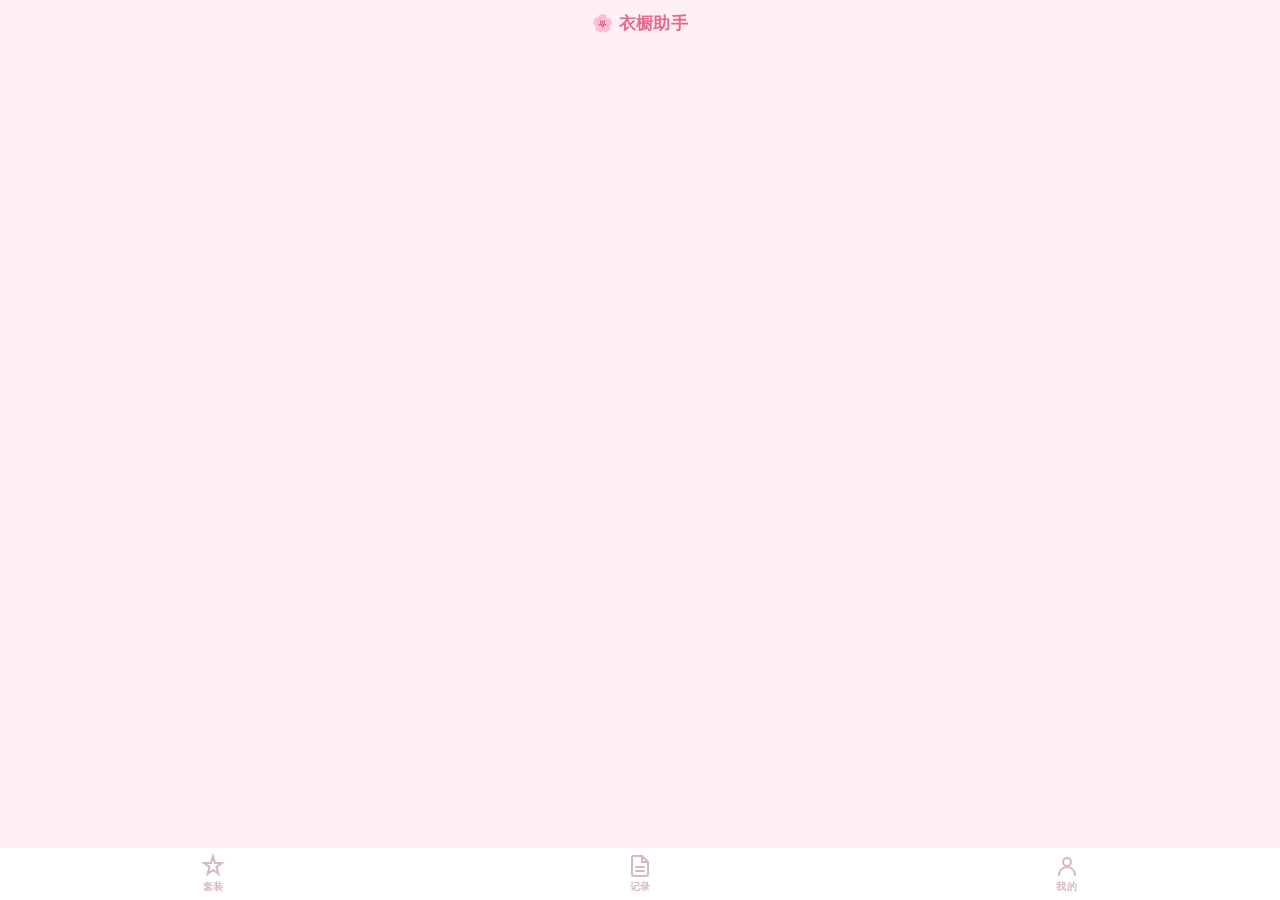
==== commit 9defafa5: "v6: 盲盒+潮流密码+智能合并+衣橱总览+记录板块 - 123套全类型套装(限时六星/五星/盲盒/潮流密码) - 智能合并: 新套装自动加入, 用户数据不丢失 - 记录板块: 心愿单+攒钻+氪金+随" ====
--- a/index.html
+++ b/index.html
@@ -53,7 +53,7 @@
   <script src="js/router.js"></script>
   <script src="js/tools/registry.js"></script>
   <script src="js/tools/outfits.js"></script>
-  <script src="js/tools/items.js"></script>
+  <script src="js/tools/notes.js"></script>
   <script src="js/tools/profile.js"></script>
   <script src="js/app.js"></script>
 </body>
--- a/css/style.css
+++ b/css/style.css
@@ -158,43 +158,50 @@
 .filter-chip:active{opacity:0.7}
 .filter-chip small{font-weight:400;opacity:0.7}
 
+.filter-row{display:flex;align-items:center;gap:8px}
+.filter-row .filter-bar{flex:1}
+.sort-btn{
+  flex-shrink:0;padding:7px 10px;font-size:12px;font-weight:600;
+  border:1.5px solid var(--sep);border-radius:16px;cursor:pointer;
+  -webkit-appearance:none;color:var(--text2);background:var(--bg);
+  white-space:nowrap;transition:all 0.2s;
+}
+.sort-btn:active{background:var(--bg3);color:var(--pink);border-color:var(--pink)}
+
 /* ===================================================================
  * 套装卡片
  * =================================================================== */
-.suit-list{display:flex;flex-direction:column;gap:6px;padding-bottom:80px}
+.suit-list{display:grid;grid-template-columns:repeat(3,1fr);gap:10px;padding-bottom:80px}
 .group-label{
-  font-size:12px;font-weight:700;color:var(--pink2);padding:16px 0 4px 4px;
+  grid-column:1/-1;font-size:12px;font-weight:700;color:var(--pink2);padding:16px 0 4px 4px;
   text-transform:uppercase;letter-spacing:0.04em;
 }
-.suit-card{
-  display:flex;align-items:center;gap:12px;padding:14px 16px;
+.suit-card-v{
   background:var(--bg2);border-radius:var(--r-md);box-shadow:var(--shadow-sm);
-  cursor:pointer;transition:transform 0.2s;
-  animation:cardIn 0.4s ease-out backwards;
-}
-.suit-card:nth-child(1){animation-delay:0s}
-.suit-card:nth-child(2){animation-delay:0.06s}
-.suit-card:nth-child(3){animation-delay:0.12s}
-.suit-card:nth-child(4){animation-delay:0.18s}
-.suit-card:nth-child(5){animation-delay:0.24s}
-.suit-card:active{transform:scale(0.98)}
-.suit-icon{font-size:32px;flex-shrink:0;width:40px;text-align:center}
-.suit-info{flex:1;min-width:0}
-.suit-name{font-size:15px;font-weight:700;color:var(--text)}
-.suit-cat{font-size:12px;color:var(--text2);margin-top:2px}
-.suit-status{
-  flex-shrink:0;padding:6px 14px;font-size:13px;font-weight:600;
-  border-radius:16px;border:none;cursor:pointer;-webkit-appearance:none;
+  cursor:pointer;overflow:hidden;transition:transform 0.2s;
+  animation:cardIn 0.4s ease-out backwards;display:flex;flex-direction:column;
+}
+.suit-card-v:nth-child(1){animation-delay:0s}
+.suit-card-v:nth-child(2){animation-delay:0.04s}
+.suit-card-v:nth-child(3){animation-delay:0.08s}
+.suit-card-v:nth-child(4){animation-delay:0.12s}
+.suit-card-v:nth-child(5){animation-delay:0.16s}
+.suit-card-v:nth-child(6){animation-delay:0.20s}
+.suit-card-v:active{transform:scale(0.96)}
+.sc-photo{
+  width:100%;aspect-ratio:3/4;background-size:cover;background-position:center;
+  background-color:var(--bg3);
+}
+.sc-body{padding:10px;text-align:center}
+.sc-body .suit-name{font-size:13px;font-weight:700;color:var(--text);line-height:1.2}
+.sc-body .suit-sub{font-size:10px;color:var(--text2);margin-top:2px;white-space:nowrap;overflow:hidden;text-overflow:ellipsis}
+.suit-card-v .suit-status{
+  margin:0 10px 10px;padding:5px 4px;font-size:11px;font-weight:600;
+  border-radius:12px;border:none;cursor:pointer;-webkit-appearance:none;
   color:var(--st-color,#888);background:var(--st-bg,#f5f5f5);
-  transition:transform 0.15s;
-}
-.suit-status:active{transform:scale(0.93)}
-.suit-del{
-  width:28px;height:28px;background:none;border:none;color:var(--text3);
-  font-size:18px;cursor:pointer;border-radius:50%;display:flex;
-  align-items:center;justify-content:center;-webkit-appearance:none;flex-shrink:0;
-}
-.suit-del:active{background:var(--bg3);color:var(--pink2)}
+  transition:transform 0.15s;text-align:center;
+}
+.suit-card-v .suit-status:active{transform:scale(0.93)}
 
 /* ===================================================================
  * 胶囊选择器（表单用）
@@ -233,6 +240,17 @@
 .sb-bar{flex:1;height:6px;background:var(--bg3);border-radius:6px;overflow:hidden}
 .sb-fill{height:100%;border-radius:6px;transition:width 0.8s cubic-bezier(0.34,1.56,0.64,1)}
 .sb-num{font-size:13px;font-weight:700;width:24px;text-align:right;color:var(--text)}
+
+/* ===================================================================
+ * 照片/Emoji 选择行
+ * =================================================================== */
+.pa-row{
+  display:flex;align-items:center;gap:10px;width:100%;padding:16px 20px;
+  background:none;border:none;cursor:pointer;-webkit-appearance:none;
+  font:inherit;font-size:17px;color:var(--text);
+  border-bottom:0.5px solid var(--sep);transition:background 0.15s;
+}
+.pa-row:active{background:var(--bg3)}
 
 /* ===================================================================
  * 状态筛选信息条
@@ -276,35 +294,46 @@
 .sf-btn:active{background:var(--bg3);border-color:var(--pink)}
 
 /* ===================================================================
- * 道具大卡片（紫钻）
- * =================================================================== */
-.item-card-lg{
+ * 紫钻追踪卡片
+ * =================================================================== */
+.pd-card{
   background:var(--bg2);border-radius:var(--r-lg);padding:20px;
   box-shadow:var(--shadow-sm);margin-bottom:20px;
   animation:cardIn 0.5s ease-out;
 }
-.icl-top{display:flex;align-items:center;gap:12px;margin-bottom:12px}
-.icl-icon{font-size:32px}
-.icl-title{font-size:17px;font-weight:700}
-.icl-sub{font-size:12px;color:var(--text2)}
-.icl-amount{font-size:56px;font-weight:800;color:var(--pink);text-align:center;margin-bottom:8px;cursor:pointer;transition:transform 0.15s;line-height:1.1}
-.icl-amount:active{transform:scale(1.08)}
-.icl-amount.bounce{animation:bounceNum 0.3s ease-out}
-.icl-actions{display:flex;justify-content:center;gap:20px;margin-bottom:16px}
-.ic-btn{
-  width:48px;height:48px;border-radius:50%;border:2px solid var(--pink);
-  font-size:24px;font-weight:700;cursor:pointer;-webkit-appearance:none;
-  display:flex;align-items:center;justify-content:center;
-  color:var(--pink);background:transparent;transition:all 0.15s;
-}
-.ic-btn:active{background:var(--pink);color:#fff;transform:scale(0.9)}
-
-/* 折线图 */
-.icl-chart{overflow-x:auto;-webkit-overflow-scrolling:touch;padding:4px 0}
+.pd-header{display:flex;align-items:center;justify-content:space-between;margin-bottom:16px}
+.pd-title{font-size:17px;font-weight:700}
+.pd-sub{font-size:12px;color:var(--text2)}
+.pd-current{font-size:36px;font-weight:800;color:var(--pink)}
+
+.pd-chart-wrap{overflow-x:auto;-webkit-overflow-scrolling:touch;padding:4px 0 8px}
 .chart-svg{width:100%;height:auto;display:block}
 .chart-label{font-size:10px;fill:var(--text2);font-family:inherit}
 .chart-empty{text-align:center;padding:30px;font-size:13px;color:var(--text3)}
-.icl-chart-label{text-align:center;font-size:11px;color:var(--text3);margin-top:4px}
+
+.pd-add-btn{
+  display:block;width:100%;padding:10px;font-size:15px;font-weight:600;
+  color:var(--pink);background:rgba(255,123,166,0.08);border:1.5px dashed var(--pink);
+  border-radius:var(--r-md);cursor:pointer;-webkit-appearance:none;
+  margin-bottom:16px;transition:background 0.15s;
+}
+.pd-add-btn:active{background:rgba(255,123,166,0.15)}
+
+.pd-log-title{font-size:13px;font-weight:700;color:var(--text2);margin-bottom:8px}
+.pd-log-list{display:flex;flex-direction:column;gap:4px;max-height:240px;overflow-y:auto}
+.pd-log-row{
+  display:flex;align-items:center;gap:10px;padding:8px 0;
+  border-bottom:0.5px solid var(--sep2);
+}
+.pd-log-row:last-child{border-bottom:none}
+.pdl-date{flex:1;font-size:14px;color:var(--text)}
+.pdl-amt{font-size:15px;font-weight:700;color:var(--pink)}
+.pdl-del{
+  width:24px;height:24px;background:none;border:none;color:var(--text3);
+  font-size:16px;cursor:pointer;border-radius:50%;display:flex;
+  align-items:center;justify-content:center;-webkit-appearance:none;flex-shrink:0;
+}
+.pdl-del:active{background:var(--bg3);color:var(--pink2)}
 
 /* ===================================================================
  * 氪背列表
@@ -390,13 +419,14 @@
 /* ===================================================================
  * 弹窗
  * =================================================================== */
-.modal{position:fixed;inset:0;z-index:200;display:flex;align-items:flex-end}
+.modal{position:fixed;inset:0;z-index:999;display:flex;align-items:flex-end}
 .modal.hidden{display:none}
 .modal-mask{position:absolute;inset:0;background:rgba(0,0,0,0.35)}
 .modal-sheet{
   position:relative;width:100%;max-height:80vh;overflow-y:auto;
   background:var(--bg2);border-radius:var(--r-lg) var(--r-lg) 0 0;
-  padding-bottom:var(--safe-bottom);animation:slideUp 0.35s cubic-bezier(0.32,0.72,0,1);
+  padding-bottom:calc(var(--safe-bottom) + var(--tab-h) + 8px);
+  animation:slideUp 0.35s cubic-bezier(0.32,0.72,0,1);
 }
 .modal-head{
   display:flex;align-items:center;justify-content:space-between;
@@ -460,6 +490,227 @@
 .detail-hero-new{text-align:center;padding:4px 0 12px}
 .d-icon-wrap{width:88px;height:88px;margin:0 auto 12px;border-radius:50%;background:linear-gradient(135deg,rgba(255,123,166,0.10),rgba(255,179,71,0.10));display:flex;align-items:center;justify-content:center;animation:bounceIn 0.6s ease-out}
 .d-icon{font-size:48px}
+
+/* 照片轮播 */
+.photo-carousel-wrap{margin-bottom:16px;animation:bounceIn 0.6s ease-out}
+.photo-carousel{
+  display:flex;overflow-x:auto;scroll-snap-type:x mandatory;
+  -webkit-overflow-scrolling:touch;scrollbar-width:none;
+  border-radius:var(--r-md);
+}
+.photo-carousel::-webkit-scrollbar{display:none}
+.photo-slide{
+  flex-shrink:0;width:100%;scroll-snap-align:center;
+  position:relative;aspect-ratio:3/4;border-radius:var(--r-md);overflow:hidden;
+  background:var(--bg3);
+}
+.photo-img{
+  width:100%;height:100%;background-size:cover;background-position:center;
+  background-color:var(--bg3);
+}
+.photo-cover-badge{
+  position:absolute;top:8px;left:8px;padding:3px 10px;
+  background:var(--pink);color:#fff;font-size:11px;font-weight:700;
+  border-radius:10px;
+}
+.photo-del-btn{
+  position:absolute;top:8px;right:8px;width:28px;height:28px;
+  background:rgba(0,0,0,0.45);color:#fff;border:none;border-radius:50%;
+  font-size:16px;cursor:pointer;display:flex;align-items:center;justify-content:center;
+  -webkit-appearance:none;
+}
+.photo-del-btn:active{background:rgba(0,0,0,0.7)}
+.photo-dots{display:flex;justify-content:center;gap:6px;padding:10px 0}
+.photo-dot{width:7px;height:7px;border-radius:50%;background:var(--text3);cursor:pointer;transition:all 0.2s}
+.photo-dot.active{background:var(--pink);width:20px;border-radius:7px}
+.photo-toolbar{display:flex;gap:8px;justify-content:center}
+.pt-btn{
+  padding:8px 18px;font-size:13px;font-weight:600;border-radius:18px;
+  border:1.5px solid var(--sep);background:var(--bg2);color:var(--text2);
+  cursor:pointer;-webkit-appearance:none;transition:all 0.15s;
+}
+.pt-btn:active{background:var(--bg3);border-color:var(--pink);color:var(--pink)}
+
+/* ===================================================================
+ * 双列卡片（攒钻 + 氪金）
+ * =================================================================== */
+.dual-cards{display:grid;grid-template-columns:1fr 1fr;gap:10px;margin-bottom:20px}
+.dc-card{
+  background:var(--bg2);border-radius:var(--r-lg);padding:18px 14px;
+  box-shadow:var(--shadow-sm);cursor:pointer;text-align:center;
+  transition:transform 0.2s;
+  animation:cardIn 0.5s ease-out backwards;
+}
+.dc-card:nth-child(1){animation-delay:0s}
+.dc-card:nth-child(2){animation-delay:0.1s}
+.dc-card:active{transform:scale(0.96)}
+.dc-icon{font-size:32px;margin-bottom:6px}
+.dc-title{font-size:14px;font-weight:700;color:var(--text);margin-bottom:6px}
+.dc-num{font-size:24px;font-weight:800;color:var(--pink)}
+.dc-sub{font-size:12px;color:var(--text2);margin-top:4px}
+
+/* ===================================================================
+ * 攒钻页
+ * =================================================================== */
+.dlog-hero{text-align:center;padding:20px 0 8px}
+.dlog-emoji{font-size:48px;margin-bottom:8px;animation:bounceIn 0.5s ease-out}
+.dlog-cur{font-size:56px;font-weight:800;color:var(--pink);line-height:1.1}
+.dlog-cur-label{font-size:13px;color:var(--text2);margin-top:4px}
+.dlog-add-btn{
+  display:block;width:100%;margin:12px 0;padding:12px;font-size:15px;font-weight:600;
+  color:var(--pink);background:rgba(255,123,166,0.06);border:1.5px dashed var(--pink);
+  border-radius:var(--r-md);cursor:pointer;-webkit-appearance:none;transition:background 0.15s;
+}
+.dlog-add-btn:active{background:rgba(255,123,166,0.12)}
+.dlog-section-title{font-size:13px;font-weight:700;color:var(--text2);padding:8px 0}
+.dlog-list{display:flex;flex-direction:column;gap:8px;padding-bottom:20px}
+.dlog-card{
+  display:flex;align-items:center;gap:12px;padding:14px 16px;
+  background:var(--bg2);border-radius:var(--r-md);box-shadow:var(--shadow-sm);
+  position:relative;
+}
+.dlog-left{flex:1}
+.dlog-date{font-size:14px;color:var(--text)}
+.dlog-right{text-align:right}
+.dlog-amt{font-size:20px;font-weight:700;color:var(--pink)}
+.dlog-diff{font-size:11px;font-weight:600}
+.dlog-diff.up{color:var(--green)}
+.dlog-diff.down{color:var(--red)}
+.dlog-del{
+  position:absolute;top:6px;right:8px;width:24px;height:24px;
+  background:none;border:none;color:var(--text3);font-size:16px;
+  cursor:pointer;border-radius:50%;display:flex;align-items:center;
+  justify-content:center;-webkit-appearance:none;
+}
+.dlog-del:active{background:var(--bg3);color:var(--pink2)}
+
+.pd-chart-wrap{overflow-x:auto;-webkit-overflow-scrolling:touch;padding:4px 0}
+
+/* ===================================================================
+ * 氪金页
+ * =================================================================== */
+.spend-hero{
+  display:flex;align-items:center;justify-content:center;gap:0;
+  background:var(--bg2);border-radius:var(--r-lg);padding:24px;
+  box-shadow:var(--shadow-sm);margin:4px 0 12px;
+}
+.spend-stat{flex:1;text-align:center}
+.spend-stat-val{display:block;font-size:28px;font-weight:800;color:var(--pink2)}
+.spend-stat-label{font-size:12px;color:var(--text2);margin-top:4px}
+.spend-divider{width:1px;height:40px;background:var(--sep)}
+.spend-date-row{text-align:center;padding:0 0 12px;font-size:13px;color:var(--text2)}
+.spend-date-set,.spend-date-edit{font-size:13px;color:var(--pink);background:none;border:none;cursor:pointer;-webkit-appearance:none}
+.spend-date-edit{margin-left:8px;text-decoration:underline}
+.spend-list{display:flex;flex-direction:column;gap:8px;padding-bottom:12px}
+.spend-card{
+  background:var(--bg2);border-radius:var(--r-md);padding:14px 16px;
+  box-shadow:var(--shadow-sm);position:relative;
+}
+.spend-top{display:flex;justify-content:space-between;align-items:baseline}
+.spend-date{font-size:14px;color:var(--text)}
+.spend-amount{font-size:20px;font-weight:700;color:var(--pink2)}
+.spend-note{font-size:13px;color:var(--text2);margin-top:6px}
+.spend-del{
+  position:absolute;top:8px;right:10px;width:24px;height:24px;
+  background:none;border:none;color:var(--text3);font-size:16px;
+  cursor:pointer;border-radius:50%;display:flex;align-items:center;
+  justify-content:center;-webkit-appearance:none;
+}
+.spend-del:active{background:var(--bg3);color:var(--pink2)}
+
+/* ===================================================================
+ * 衣橱总览
+ * =================================================================== */
+.overview-card{
+  display:flex;align-items:center;justify-content:space-between;
+  background:var(--bg2);border-radius:var(--r-md);padding:14px 16px;
+  box-shadow:var(--shadow-sm);cursor:pointer;margin:4px 0 12px;
+  transition:transform 0.2s;
+}
+.overview-card:active{transform:scale(0.98)}
+.ov-title{font-size:16px;font-weight:700}
+.ov-sub{font-size:12px;color:var(--text2);margin-top:2px}
+.ov-toggle{display:flex;gap:8px;padding:4px 0 12px}
+.ov-tg-btn{
+  flex:1;padding:8px;font-size:14px;font-weight:600;border-radius:10px;
+  border:1.5px solid var(--sep);background:var(--bg);color:var(--text2);
+  cursor:pointer;-webkit-appearance:none;transition:all 0.2s;
+}
+.ov-tg-btn.active{background:var(--pink);color:#fff;border-color:var(--pink)}
+.ov-list{padding-bottom:20px}
+.ov-group{margin-bottom:10px}
+.ov-group-title{font-size:12px;font-weight:700;color:var(--pink2);padding:4px 0 6px}
+.ov-grid{display:grid;grid-template-columns:repeat(5,1fr);gap:6px}
+.ov-item{
+  background:var(--bg2);border-radius:var(--r-sm);overflow:hidden;
+  box-shadow:var(--shadow-sm);display:flex;flex-direction:column;
+}
+.ov-poster{
+  width:100%;aspect-ratio:3/4;background-size:cover;background-position:center;
+  background-color:var(--bg3);
+}
+.ov-name{font-size:11px;font-weight:600;padding:6px 5px 2px;text-align:center;line-height:1.2;overflow:hidden;text-overflow:ellipsis;white-space:nowrap}
+.ov-status{
+  margin:0 5px 6px;padding:2px 4px;font-size:10px;font-weight:600;border-radius:6px;text-align:center;
+  color:var(--st-color);background:var(--st-bg);
+}
+
+/* ===================================================================
+ * 心愿单
+ * =================================================================== */
+.wl-card{
+  background:var(--bg2);border-radius:var(--r-lg);padding:16px;
+  box-shadow:var(--shadow-sm);cursor:pointer;margin-bottom:20px;
+  transition:transform 0.2s;
+  animation:cardIn 0.5s ease-out backwards;
+  animation-delay:0.15s;
+}
+.wl-card:active{transform:scale(0.98)}
+.wl-card-top{display:flex;align-items:center;justify-content:space-between;margin-bottom:10px}
+.wl-card-title{font-size:17px;font-weight:700}
+.wl-card-sub{font-size:12px;color:var(--text2);margin-top:2px}
+.wl-preview{display:flex;flex-wrap:wrap;gap:6px}
+.wl-preview-empty{font-size:13px;color:var(--text3)}
+.wl-preview-tag{
+  padding:3px 10px;font-size:12px;font-weight:500;border-radius:12px;
+  background:var(--bg3);color:var(--text2);
+}
+.wl-preview-tag.done{background:rgba(255,123,166,0.12);color:var(--pink)}
+.wl-preview-more{font-size:12px;color:var(--text3);padding:3px 6px}
+
+.wl-list{padding:8px 0 16px}
+.wl-row{display:flex;align-items:center;gap:10px;padding:12px 20px}
+.wl-check{font-size:20px;background:none;border:none;cursor:pointer;-webkit-appearance:none;padding:4px;border-radius:50%;transition:transform 0.2s}
+.wl-check:active{transform:scale(1.3)}
+.wl-name{flex:1;font-size:16px}
+.wl-name.done{color:var(--text3);text-decoration:line-through}
+.wl-del{width:28px;height:28px;background:none;border:none;color:var(--text3);font-size:18px;cursor:pointer;border-radius:50%;display:flex;align-items:center;justify-content:center;-webkit-appearance:none}
+.wl-del:active{background:var(--bg3);color:var(--pink2)}
+
+/* ===================================================================
+ * 随记
+ * =================================================================== */
+.section-header{display:flex;align-items:center;justify-content:space-between;padding:0 0 12px}
+.section-header h3{font-size:17px;font-weight:700;color:var(--pink2)}
+.memo-add-btn{
+  padding:6px 14px;font-size:13px;font-weight:600;color:var(--pink);
+  background:rgba(255,123,166,0.08);border:1.5px dashed var(--pink);
+  border-radius:16px;cursor:pointer;-webkit-appearance:none;
+}
+.memo-add-btn:active{background:rgba(255,123,166,0.15)}
+.memo-list{display:flex;flex-direction:column;gap:10px;padding-bottom:80px}
+.memo-card{
+  background:var(--bg2);border-radius:var(--r-md);padding:14px 16px;
+  box-shadow:var(--shadow-sm);animation:cardIn 0.4s ease-out backwards;
+}
+.memo-card:nth-child(1){animation-delay:0s}
+.memo-card:nth-child(2){animation-delay:0.06s}
+.memo-card:nth-child(3){animation-delay:0.12s}
+.memo-text{font-size:15px;line-height:1.6;color:var(--text);white-space:pre-wrap;word-break:break-word}
+.memo-foot{display:flex;align-items:center;justify-content:space-between;margin-top:10px}
+.memo-date{font-size:12px;color:var(--text3)}
+.memo-del{width:24px;height:24px;background:none;border:none;color:var(--text3);font-size:16px;cursor:pointer;border-radius:50%;display:flex;align-items:center;justify-content:center;-webkit-appearance:none}
+.memo-del:active{background:var(--bg3);color:var(--pink2)}
 .d-name{font-size:28px;font-weight:800;letter-spacing:0.01em;margin-bottom:4px}
 .d-fullname{font-size:15px;color:var(--text2);margin-bottom:10px}
 .d-meta-row{display:flex;align-items:center;justify-content:center;gap:6px;font-size:13px;color:var(--text2);margin-bottom:16px}
